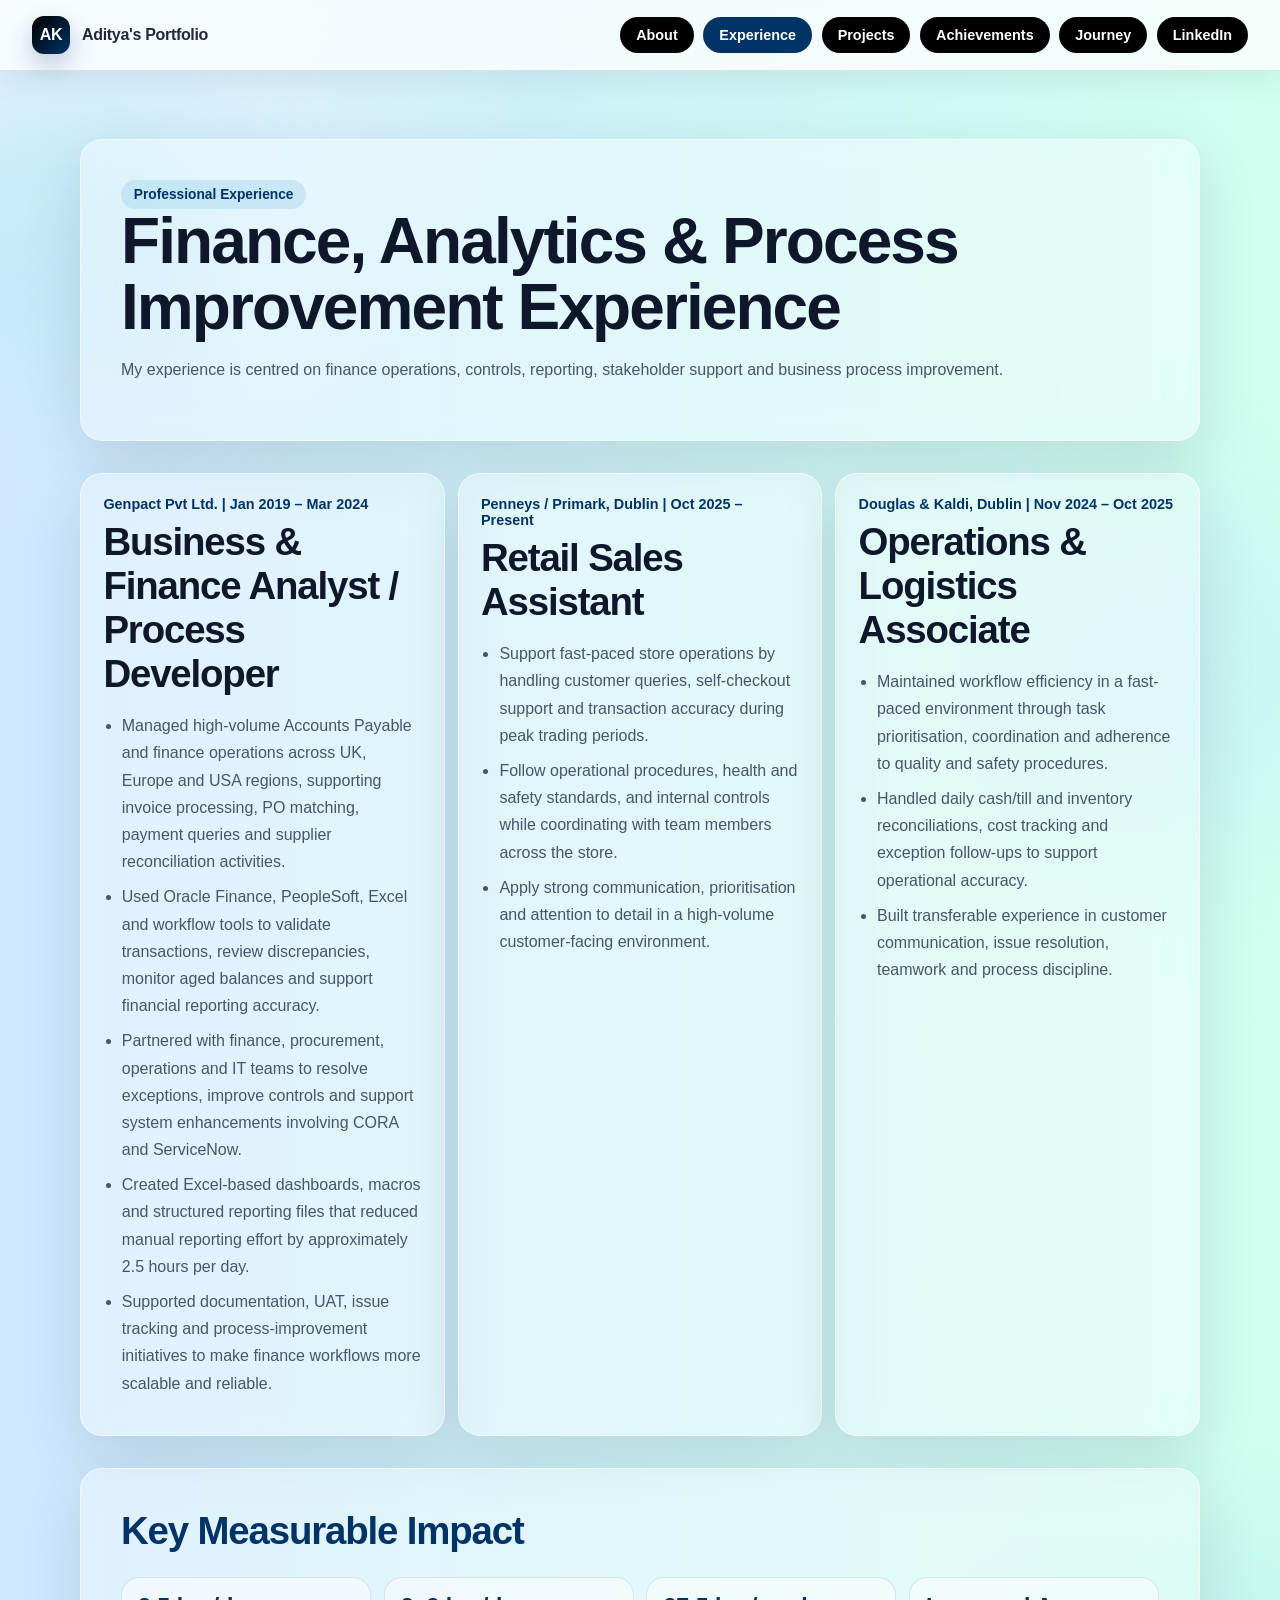
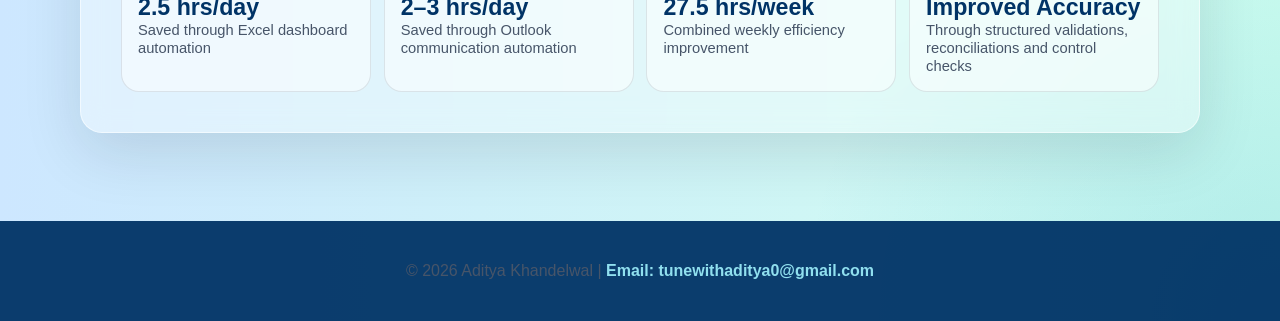
==== experience.html @ 47d54c4c "Add modern portfolio website Add modern portfolio website" ====
<!DOCTYPE html>
<html lang="en">
<head>
  <meta charset="UTF-8" />
  <meta name="viewport" content="width=device-width, initial-scale=1.0" />
  <title>Experience | Aditya Khandelwal</title>
  <link rel="stylesheet" href="styles.css" />
</head>
<body>
  <div class="progress-bar"></div>
  <header class="site-header">
    <div class="brand"><span class="brand-mark">AK</span><span>Aditya's Portfolio</span></div>
    <nav aria-label="Main navigation">
      <a class="nav-link" href="index.html">About</a>
      <a class="nav-link" href="experience.html">Experience</a>
      <a class="nav-link" href="research-paper.html">Projects</a>
      <a class="nav-link" href="achievements.html">Achievements</a>
      <a class="nav-link" href="journey.html">Journey</a>
      <a class="nav-link" href="https://www.linkedin.com/in/aditya-khandelwal1402" target="_blank" rel="noopener">LinkedIn</a>
    </nav>
  </header>

  <main class="page-wrap">
    <section class="content reveal">
      <span class="eyebrow">Professional Experience</span>
      <h1>Finance, Analytics & Process Improvement Experience</h1>
      <p>My experience is centred on finance operations, controls, reporting, stakeholder support and business process improvement.</p>
    </section>

    <section class="grid">
      <article class="card reveal">
        <div class="meta">Genpact Pvt Ltd. | Jan 2019 – Mar 2024</div>
        <h2>Business & Finance Analyst / Process Developer</h2>
        <ul>
          <li>Managed high-volume Accounts Payable and finance operations across UK, Europe and USA regions, supporting invoice processing, PO matching, payment queries and supplier reconciliation activities.</li>
          <li>Used Oracle Finance, PeopleSoft, Excel and workflow tools to validate transactions, review discrepancies, monitor aged balances and support financial reporting accuracy.</li>
          <li>Partnered with finance, procurement, operations and IT teams to resolve exceptions, improve controls and support system enhancements involving CORA and ServiceNow.</li>
          <li>Created Excel-based dashboards, macros and structured reporting files that reduced manual reporting effort by approximately 2.5 hours per day.</li>
          <li>Supported documentation, UAT, issue tracking and process-improvement initiatives to make finance workflows more scalable and reliable.</li>
        </ul>
      </article>

      <article class="card reveal">
        <div class="meta">Penneys / Primark, Dublin | Oct 2025 – Present</div>
        <h2>Retail Sales Assistant</h2>
        <ul>
          <li>Support fast-paced store operations by handling customer queries, self-checkout support and transaction accuracy during peak trading periods.</li>
          <li>Follow operational procedures, health and safety standards, and internal controls while coordinating with team members across the store.</li>
          <li>Apply strong communication, prioritisation and attention to detail in a high-volume customer-facing environment.</li>
        </ul>
      </article>

      <article class="card reveal">
        <div class="meta">Douglas & Kaldi, Dublin | Nov 2024 – Oct 2025</div>
        <h2>Operations & Logistics Associate</h2>
        <ul>
          <li>Maintained workflow efficiency in a fast-paced environment through task prioritisation, coordination and adherence to quality and safety procedures.</li>
          <li>Handled daily cash/till and inventory reconciliations, cost tracking and exception follow-ups to support operational accuracy.</li>
          <li>Built transferable experience in customer communication, issue resolution, teamwork and process discipline.</li>
        </ul>
      </article>
    </section>

    <section class="section reveal">
      <h2>Key Measurable Impact</h2>
      <div class="stats-grid">
        <div class="stat"><strong>2.5 hrs/day</strong><span>Saved through Excel dashboard automation</span></div>
        <div class="stat"><strong>2–3 hrs/day</strong><span>Saved through Outlook communication automation</span></div>
        <div class="stat"><strong>27.5 hrs/week</strong><span>Combined weekly efficiency improvement</span></div>
        <div class="stat"><strong>Improved Accuracy</strong><span>Through structured validations, reconciliations and control checks</span></div>
      </div>
    </section>
  </main>

  <footer>
    <p>© 2026 Aditya Khandelwal | <a href="https://mail.google.com/mail/?view=cm&fs=1&to=tunewithaditya0@gmail.com" target="_blank" rel="noopener">Email: tunewithaditya0@gmail.com</a></p>
  </footer>
  <script src="script.js"></script>
</body>
</html>
---- styles.css ----
:root {
  --bg-start: #cde7ff;
  --bg-end: #d0ffef;
  --ink: #0f172a;
  --muted: #475569;
  --panel: rgba(255, 255, 255, 0.38);
  --panel-strong: rgba(255, 255, 255, 0.72);
  --line: rgba(15, 23, 42, 0.10);
  --accent: #003366;
  --accent-2: #0284c7;
  --accent-soft: rgba(2, 132, 199, 0.12);
  --shadow: 0 20px 60px rgba(15, 23, 42, 0.12);
  --radius: 22px;
}

* { box-sizing: border-box; }
html { scroll-behavior: smooth; }
body {
  margin: 0;
  min-height: 100vh;
  background:
    radial-gradient(circle at top left, rgba(255,255,255,.55), transparent 34rem),
    radial-gradient(circle at bottom right, rgba(2,132,199,.16), transparent 30rem),
    linear-gradient(to right, var(--bg-start), var(--bg-end));
  font-family: 'Segoe UI', Tahoma, Geneva, Verdana, sans-serif;
  color: var(--ink);
  overflow-x: hidden;
}

body::before, body::after {
  content: "";
  position: fixed;
  width: 20rem;
  height: 20rem;
  border-radius: 50%;
  filter: blur(60px);
  opacity: .28;
  z-index: -1;
  animation: floatBlob 14s ease-in-out infinite alternate;
}
body::before { background: #90e0ef; top: 8%; left: -6rem; }
body::after { background: #bde0fe; bottom: 8%; right: -5rem; animation-delay: -5s; }

.progress-bar {
  position: fixed;
  top: 0;
  left: 0;
  height: 4px;
  width: 0%;
  background: linear-gradient(90deg, var(--accent), var(--accent-2));
  z-index: 999;
}

header.site-header {
  position: sticky;
  top: 0;
  z-index: 50;
  display: flex;
  justify-content: space-between;
  align-items: center;
  gap: 1.25rem;
  padding: 1rem 2rem;
  background: rgba(255, 255, 255, 0.72);
  backdrop-filter: blur(16px);
  box-shadow: 0 8px 30px rgba(15,23,42,.08);
  border-bottom: 1px solid var(--line);
}

.brand {
  display: flex;
  align-items: center;
  gap: .75rem;
  font-weight: 800;
  color: #1f2937;
  letter-spacing: -.02em;
}
.brand-mark {
  display: grid;
  place-items: center;
  width: 38px;
  height: 38px;
  border-radius: 12px;
  color: #fff;
  background: linear-gradient(135deg, #000, var(--accent));
  box-shadow: 0 10px 25px rgba(0, 51, 102, .25);
}

nav {
  display: flex;
  align-items: center;
  justify-content: flex-end;
  flex-wrap: wrap;
  gap: .6rem;
}
.nav-link, .button-link, button.nav-link {
  border: none;
  border-radius: 999px;
  padding: .62rem 1rem;
  background: #000;
  color: #fff;
  font-weight: 700;
  text-decoration: none;
  font-size: .9rem;
  cursor: pointer;
  transition: transform .25s ease, box-shadow .25s ease, background-color .25s ease;
  display: inline-flex;
  align-items: center;
  gap: .4rem;
}
.nav-link:hover, .button-link:hover {
  transform: translateY(-2px);
  background: var(--accent);
  box-shadow: 0 10px 24px rgba(0, 51, 102, .22);
}
.nav-link.active { background: var(--accent); }

main, .page-wrap {
  width: min(1120px, calc(100% - 2rem));
  margin: 0 auto;
  padding: 2.25rem 0 3.5rem;
}

.hero, .content, .section, .card {
  background: var(--panel);
  border: 1px solid rgba(255, 255, 255, .55);
  box-shadow: var(--shadow);
  backdrop-filter: blur(14px);
  border-radius: var(--radius);
}

.hero {
  display: grid;
  grid-template-columns: 1fr 320px;
  align-items: center;
  gap: 2rem;
  padding: clamp(1.5rem, 4vw, 3rem);
  margin: 2.5rem auto;
}

.eyebrow {
  display: inline-flex;
  align-items: center;
  gap: .5rem;
  padding: .45rem .8rem;
  border-radius: 999px;
  background: var(--accent-soft);
  color: var(--accent);
  font-weight: 800;
  font-size: .86rem;
}

h1, h2, h3 { margin-top: 0; letter-spacing: -.03em; }
h1 { font-size: clamp(2.2rem, 6vw, 4rem); line-height: 1.02; margin-bottom: .8rem; }
h2 { font-size: clamp(1.7rem, 3.5vw, 2.4rem); margin-bottom: 1rem; }
h3 { font-size: 1.2rem; margin-bottom: .45rem; }
p { color: var(--muted); line-height: 1.75; }
strong { color: var(--ink); }

.hero-title span {
  background: linear-gradient(90deg, #000, var(--accent), var(--accent-2));
  -webkit-background-clip: text;
  background-clip: text;
  color: transparent;
}

.hero-image { text-align: center; }
.hero-image img {
  width: min(250px, 70vw);
  aspect-ratio: 1/1;
  object-fit: cover;
  border-radius: 50%;
  border: 5px solid var(--accent);
  box-shadow: 0 25px 60px rgba(0, 51, 102, .22);
  transition: transform .4s ease, box-shadow .4s ease;
}
.hero-image img:hover {
  transform: translateY(-6px) rotate(1deg) scale(1.02);
  box-shadow: 0 35px 80px rgba(0, 51, 102, .28);
}

.cta-row, .chip-row, .stats-grid, .grid {
  display: flex;
  flex-wrap: wrap;
  gap: .8rem;
}
.cta-row { margin-top: 1.25rem; }
.secondary-link {
  background: rgba(255,255,255,.70);
  color: var(--accent);
  border: 1px solid var(--line);
}

.chip {
  padding: .55rem .8rem;
  border-radius: 999px;
  background: rgba(255,255,255,.58);
  border: 1px solid var(--line);
  font-weight: 700;
  color: #1e293b;
  transition: transform .25s ease, background .25s ease;
}
.chip:hover { transform: translateY(-2px); background: #fff; }

.stats-grid { margin-top: 1.5rem; }
.stat {
  min-width: 150px;
  flex: 1;
  padding: 1rem;
  border-radius: 18px;
  background: rgba(255,255,255,.52);
  border: 1px solid var(--line);
}
.stat strong { display: block; font-size: 1.45rem; color: var(--accent); }
.stat span { color: var(--muted); font-size: .92rem; }

.content, .section { padding: clamp(1.35rem, 4vw, 2.5rem); margin: 2rem 0; }
.section h2 { color: var(--accent); }
.grid { align-items: stretch; }
.card {
  flex: 1 1 290px;
  padding: 1.4rem;
  transition: transform .28s ease, box-shadow .28s ease, background .28s ease;
}
.card:hover {
  transform: translateY(-6px);
  background: var(--panel-strong);
  box-shadow: 0 28px 70px rgba(15, 23, 42, .16);
}
.card ul { padding-left: 1.15rem; color: var(--muted); line-height: 1.7; }
.card li { margin-bottom: .5rem; }
.meta { color: var(--accent); font-weight: 800; font-size: .9rem; margin-bottom: .5rem; }

.timeline { position: relative; padding-left: 1.25rem; }
.timeline::before {
  content: "";
  position: absolute;
  left: 0;
  top: .35rem;
  width: 3px;
  height: calc(100% - .7rem);
  border-radius: 99px;
  background: linear-gradient(var(--accent), var(--accent-2));
}
.timeline-item { position: relative; padding: .2rem 0 1.4rem 1.2rem; }
.timeline-item::before {
  content: "";
  position: absolute;
  left: -1.48rem;
  top: .45rem;
  width: .8rem;
  height: .8rem;
  border-radius: 50%;
  background: #fff;
  border: 3px solid var(--accent);
}

.accordion {
  width: 100%;
  text-align: left;
  padding: 1rem 1.1rem;
  border: 1px solid var(--line);
  border-radius: 16px;
  background: rgba(255,255,255,.58);
  color: var(--ink);
  font-weight: 800;
  cursor: pointer;
  margin-top: .8rem;
}
.accordion-panel { display: none; padding: .2rem 1rem 1rem; }
.accordion-panel.open { display: block; }

.cert-icons { display: grid; gap: 1rem; }
.cert-entry {
  display: flex;
  gap: 1rem;
  align-items: center;
  padding: 1rem;
  border-radius: 18px;
  background: rgba(255,255,255,.5);
  border: 1px solid var(--line);
}
.cert-entry img {
  width: 48px;
  height: 48px;
  object-fit: cover;
  border-radius: 14px;
  cursor: pointer;
  transition: transform .25s ease;
}
.cert-entry img:hover { transform: scale(1.08) rotate(-2deg); }
.modal {
  display: none;
  position: fixed;
  inset: 0;
  z-index: 100;
  padding: 5rem 1rem;
  background: rgba(0,0,0,.78);
}
.modal-content {
  display: block;
  max-width: min(92vw, 900px);
  max-height: 82vh;
  margin: auto;
  border-radius: 14px;
}
.close {
  position: fixed;
  top: 1.5rem;
  right: 2rem;
  color: white;
  font-size: 2.5rem;
  font-weight: 800;
  cursor: pointer;
}

footer {
  text-align: center;
  padding: 1.25rem;
  background: rgba(0, 51, 102, .95);
  color: white;
}
footer a { color: #90e0ef; text-decoration: none; font-weight: 700; }

.reveal { opacity: 0; transform: translateY(24px); transition: opacity .7s ease, transform .7s ease; }
.reveal.visible { opacity: 1; transform: translateY(0); }

@keyframes floatBlob { from { transform: translate3d(0,0,0) scale(1); } to { transform: translate3d(40px, -35px, 0) scale(1.08); } }

@media (max-width: 820px) {
  header.site-header { align-items: flex-start; flex-direction: column; padding: 1rem; }
  nav { justify-content: flex-start; }
  .hero { grid-template-columns: 1fr; text-align: left; }
  .hero-image { order: -1; }
}

@media (prefers-reduced-motion: reduce) {
  *, *::before, *::after { animation: none !important; transition: none !important; scroll-behavior: auto !important; }
  .reveal { opacity: 1; transform: none; }
}
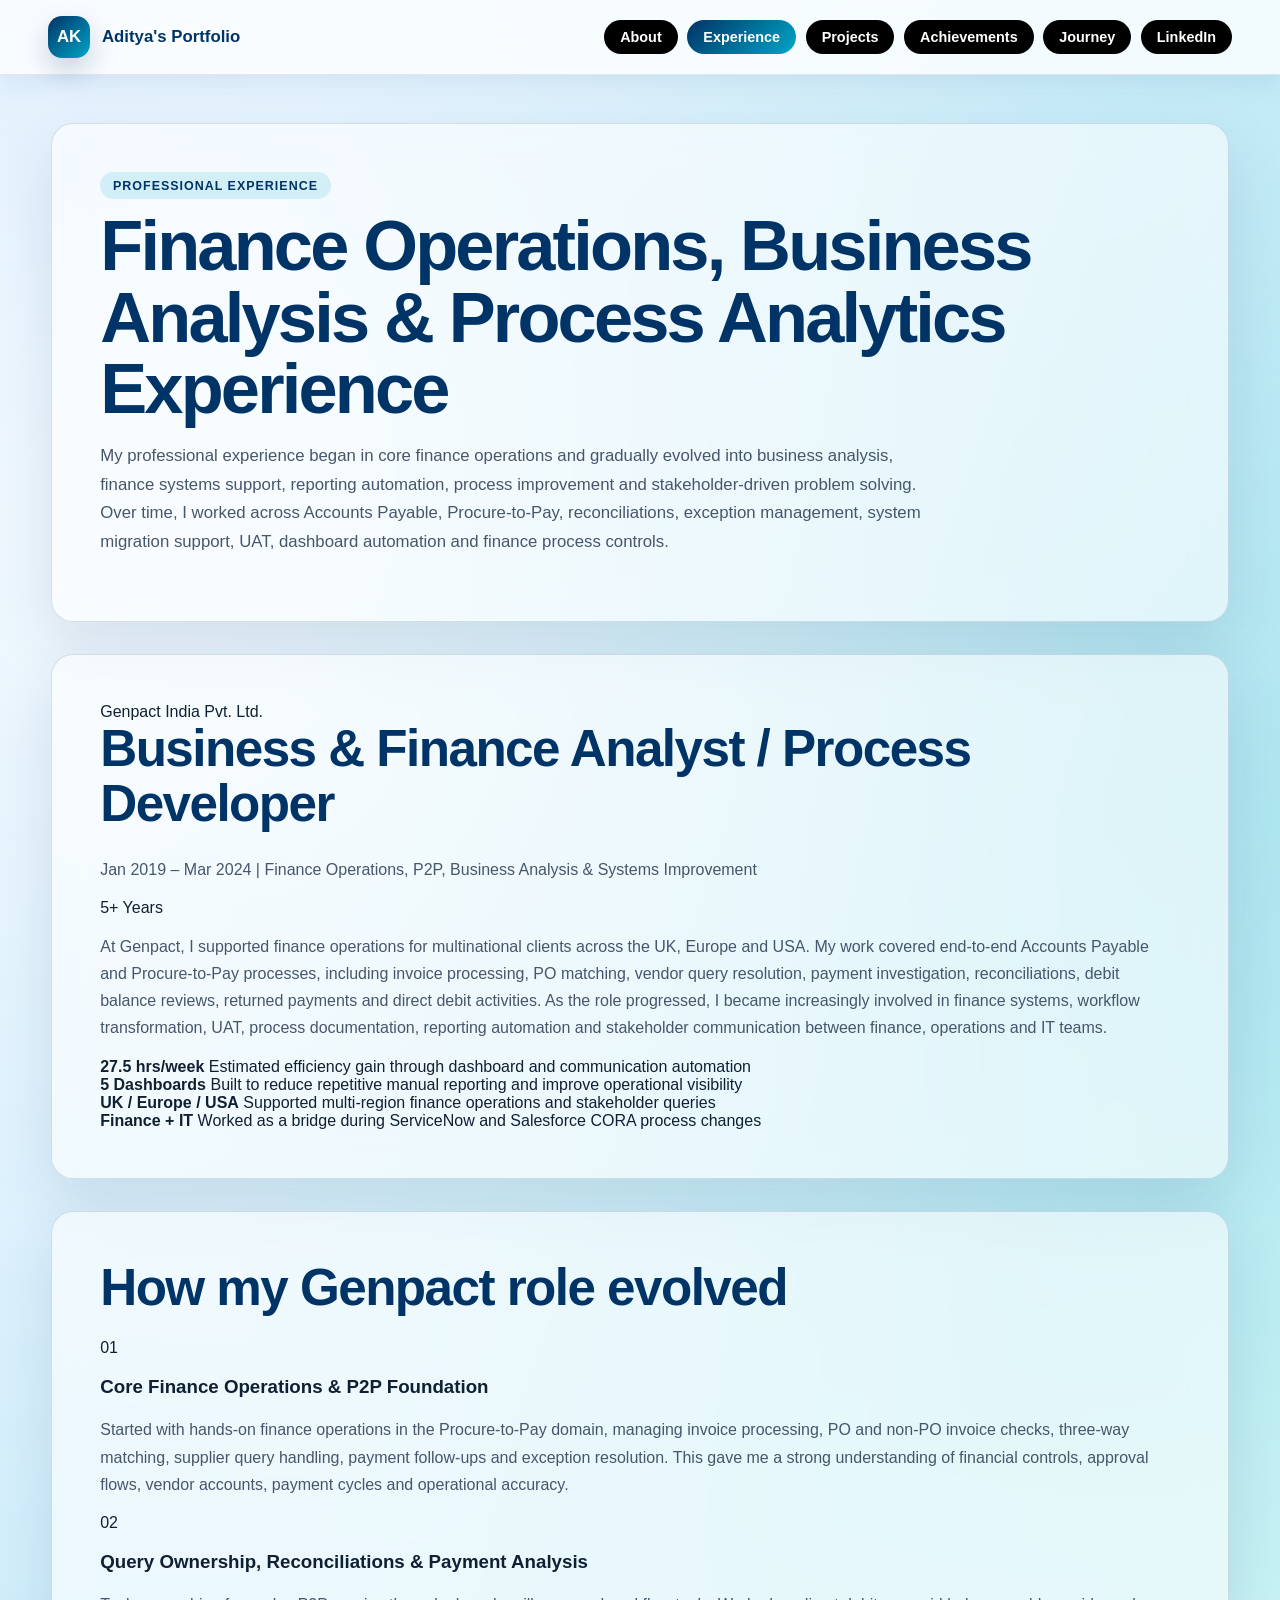
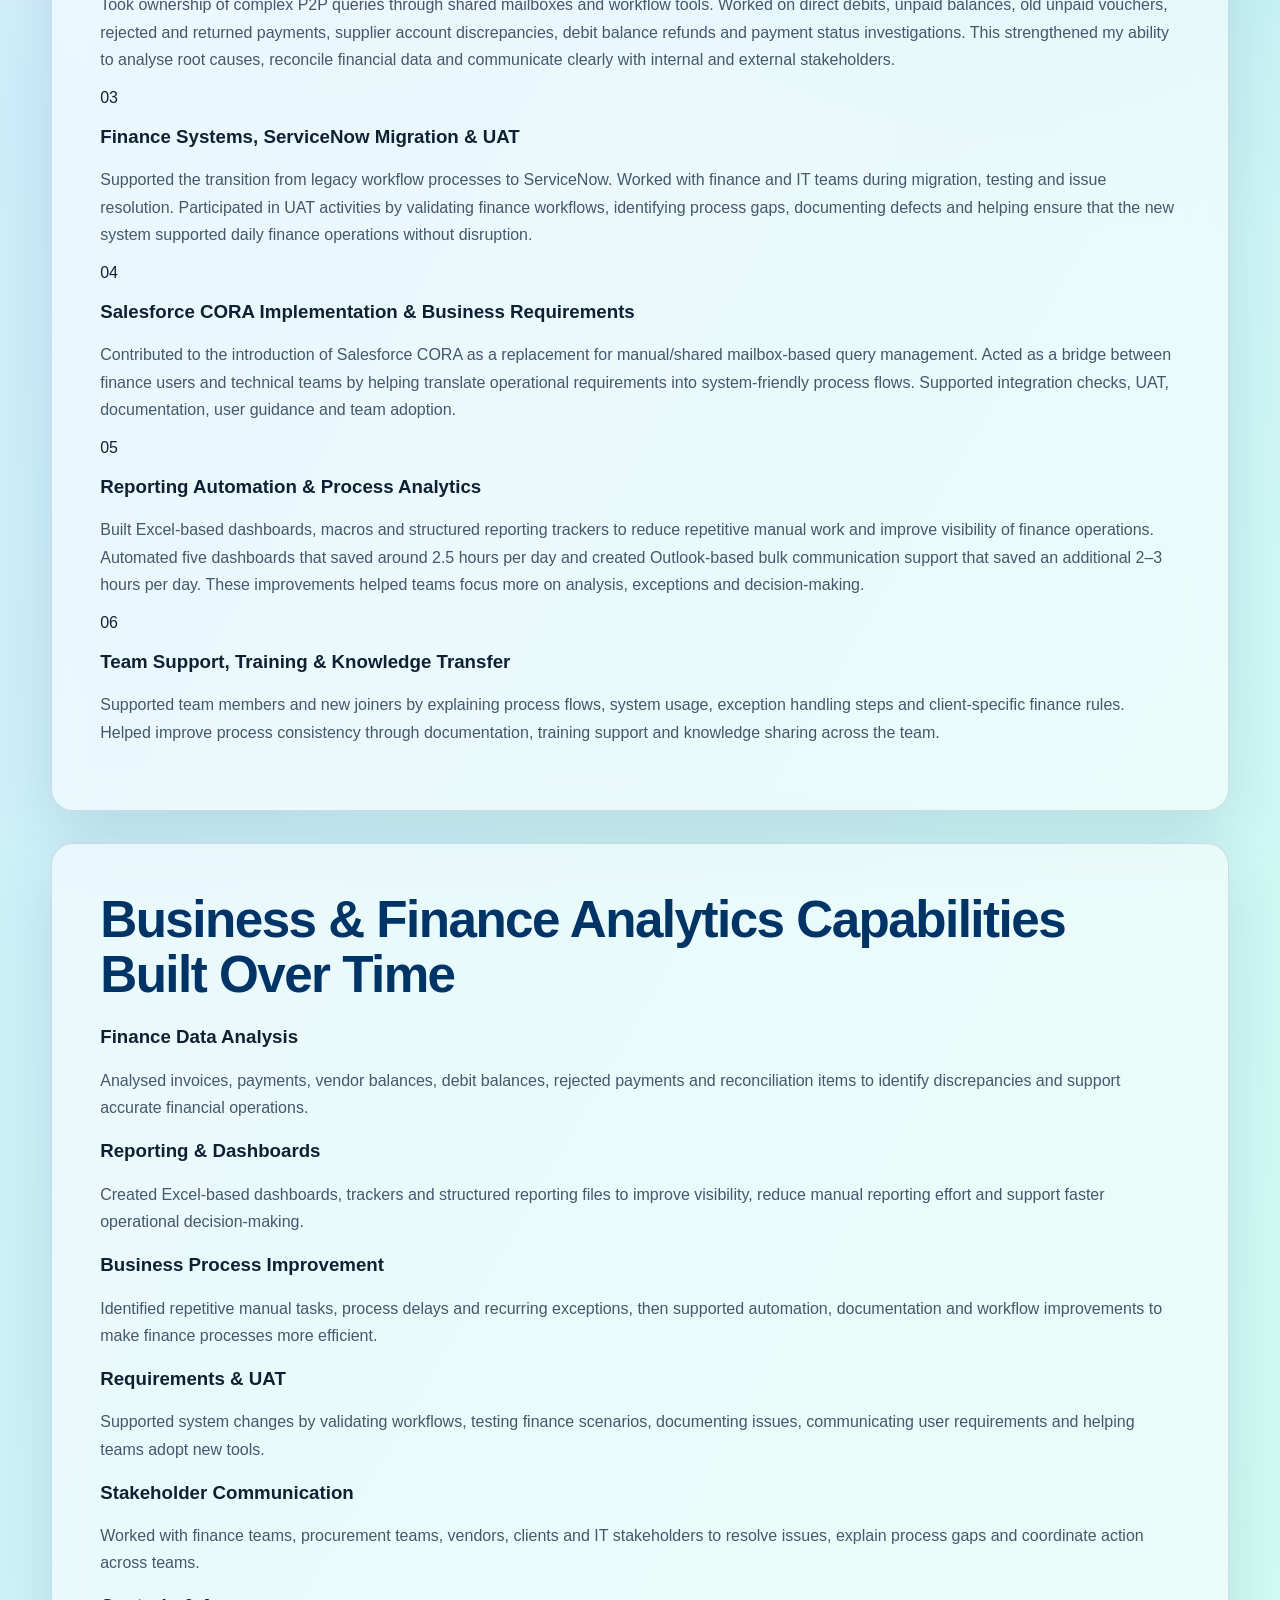
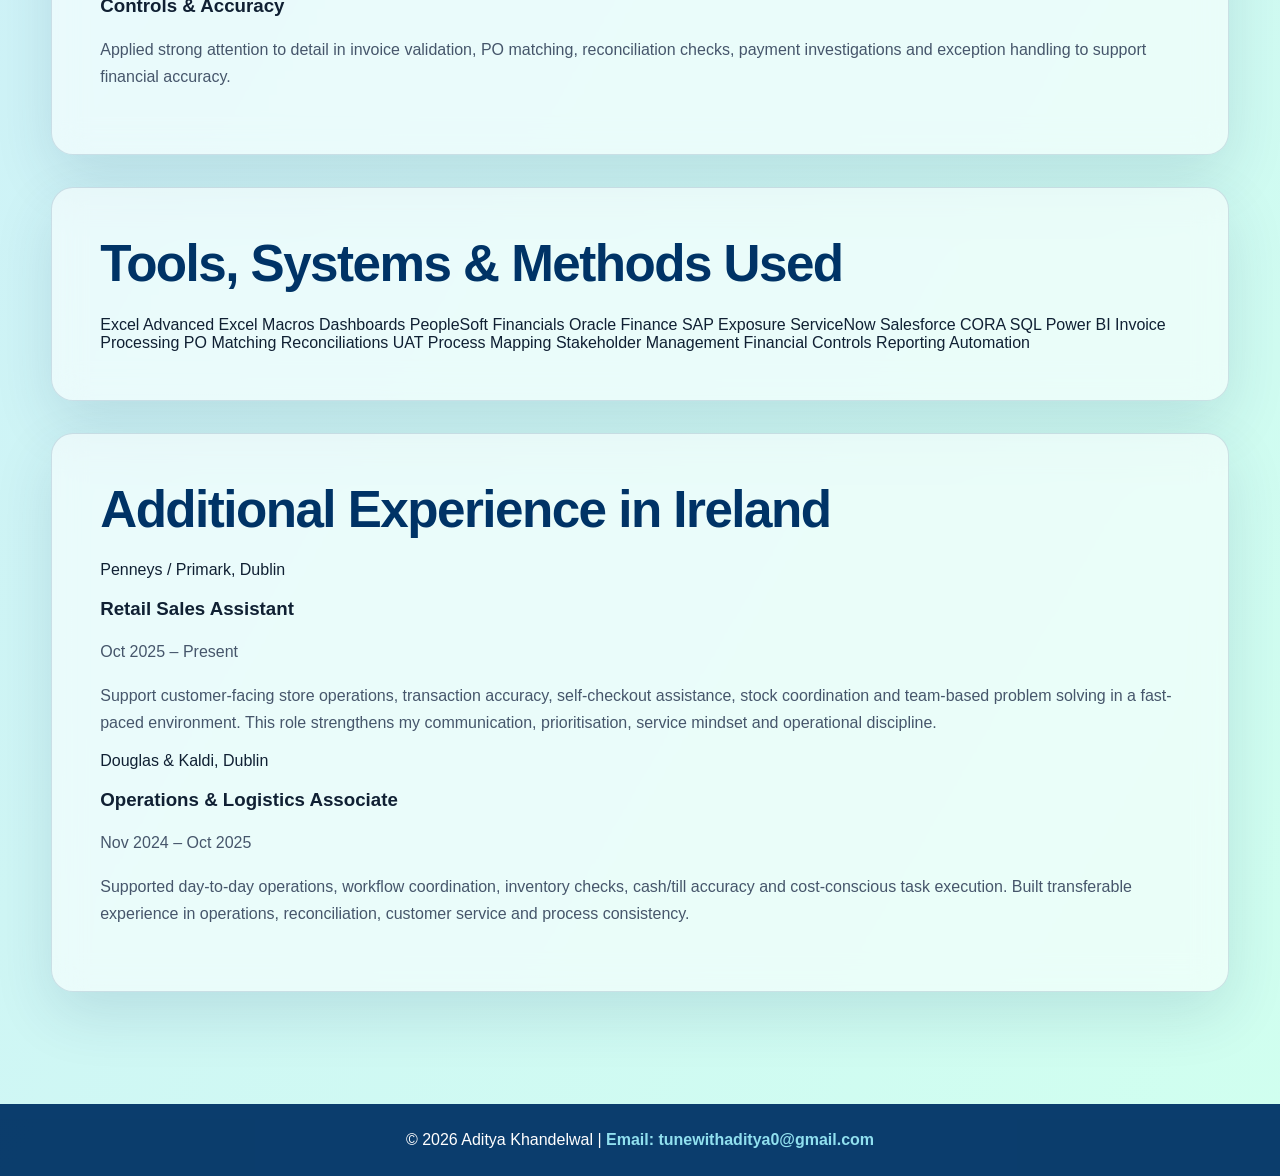
==== commit 987e765e: "Expand Genpact experience with finance analytics focus" ====
--- a/experience.html
+++ b/experience.html
@@ -21,57 +21,257 @@
   </header>
 
   <main class="page-wrap">
-    <section class="content reveal">
-      <span class="eyebrow">Professional Experience</span>
-      <h1>Finance, Analytics & Process Improvement Experience</h1>
-      <p>My experience is centred on finance operations, controls, reporting, stakeholder support and business process improvement.</p>
-    </section>
-
-    <section class="grid">
-      <article class="card reveal">
-        <div class="meta">Genpact Pvt Ltd. | Jan 2019 – Mar 2024</div>
-        <h2>Business & Finance Analyst / Process Developer</h2>
-        <ul>
-          <li>Managed high-volume Accounts Payable and finance operations across UK, Europe and USA regions, supporting invoice processing, PO matching, payment queries and supplier reconciliation activities.</li>
-          <li>Used Oracle Finance, PeopleSoft, Excel and workflow tools to validate transactions, review discrepancies, monitor aged balances and support financial reporting accuracy.</li>
-          <li>Partnered with finance, procurement, operations and IT teams to resolve exceptions, improve controls and support system enhancements involving CORA and ServiceNow.</li>
-          <li>Created Excel-based dashboards, macros and structured reporting files that reduced manual reporting effort by approximately 2.5 hours per day.</li>
-          <li>Supported documentation, UAT, issue tracking and process-improvement initiatives to make finance workflows more scalable and reliable.</li>
-        </ul>
+
+  <section class="content reveal experience-hero">
+    <span class="eyebrow">Professional Experience</span>
+    <h1>Finance Operations, Business Analysis & Process Analytics Experience</h1>
+    <p>
+      My professional experience began in core finance operations and gradually evolved into business analysis,
+      finance systems support, reporting automation, process improvement and stakeholder-driven problem solving.
+      Over time, I worked across Accounts Payable, Procure-to-Pay, reconciliations, exception management,
+      system migration support, UAT, dashboard automation and finance process controls.
+    </p>
+  </section>
+
+  <section class="section reveal">
+    <div class="experience-card featured-experience">
+      <div class="experience-header">
+        <div>
+          <span class="experience-company">Genpact India Pvt. Ltd.</span>
+          <h2>Business & Finance Analyst / Process Developer</h2>
+          <p class="experience-meta">Jan 2019 – Mar 2024 | Finance Operations, P2P, Business Analysis & Systems Improvement</p>
+        </div>
+        <div class="experience-badge">5+ Years</div>
+      </div>
+
+      <p class="experience-summary">
+        At Genpact, I supported finance operations for multinational clients across the UK, Europe and USA.
+        My work covered end-to-end Accounts Payable and Procure-to-Pay processes, including invoice processing,
+        PO matching, vendor query resolution, payment investigation, reconciliations, debit balance reviews,
+        returned payments and direct debit activities. As the role progressed, I became increasingly involved in
+        finance systems, workflow transformation, UAT, process documentation, reporting automation and stakeholder
+        communication between finance, operations and IT teams.
+      </p>
+
+      <div class="impact-summary-grid">
+        <div class="impact-box">
+          <strong>27.5 hrs/week</strong>
+          <span>Estimated efficiency gain through dashboard and communication automation</span>
+        </div>
+        <div class="impact-box">
+          <strong>5 Dashboards</strong>
+          <span>Built to reduce repetitive manual reporting and improve operational visibility</span>
+        </div>
+        <div class="impact-box">
+          <strong>UK / Europe / USA</strong>
+          <span>Supported multi-region finance operations and stakeholder queries</span>
+        </div>
+        <div class="impact-box">
+          <strong>Finance + IT</strong>
+          <span>Worked as a bridge during ServiceNow and Salesforce CORA process changes</span>
+        </div>
+      </div>
+    </div>
+  </section>
+
+  <section class="section reveal">
+    <h2>How my Genpact role evolved</h2>
+
+    <div class="experience-timeline">
+
+      <div class="experience-step">
+        <span class="step-number">01</span>
+        <div>
+          <h3>Core Finance Operations & P2P Foundation</h3>
+          <p>
+            Started with hands-on finance operations in the Procure-to-Pay domain, managing invoice processing,
+            PO and non-PO invoice checks, three-way matching, supplier query handling, payment follow-ups and
+            exception resolution. This gave me a strong understanding of financial controls, approval flows,
+            vendor accounts, payment cycles and operational accuracy.
+          </p>
+        </div>
+      </div>
+
+      <div class="experience-step">
+        <span class="step-number">02</span>
+        <div>
+          <h3>Query Ownership, Reconciliations & Payment Analysis</h3>
+          <p>
+            Took ownership of complex P2P queries through shared mailboxes and workflow tools. Worked on direct
+            debits, unpaid balances, old unpaid vouchers, rejected and returned payments, supplier account
+            discrepancies, debit balance refunds and payment status investigations. This strengthened my ability
+            to analyse root causes, reconcile financial data and communicate clearly with internal and external
+            stakeholders.
+          </p>
+        </div>
+      </div>
+
+      <div class="experience-step">
+        <span class="step-number">03</span>
+        <div>
+          <h3>Finance Systems, ServiceNow Migration & UAT</h3>
+          <p>
+            Supported the transition from legacy workflow processes to ServiceNow. Worked with finance and IT
+            teams during migration, testing and issue resolution. Participated in UAT activities by validating
+            finance workflows, identifying process gaps, documenting defects and helping ensure that the new
+            system supported daily finance operations without disruption.
+          </p>
+        </div>
+      </div>
+
+      <div class="experience-step">
+        <span class="step-number">04</span>
+        <div>
+          <h3>Salesforce CORA Implementation & Business Requirements</h3>
+          <p>
+            Contributed to the introduction of Salesforce CORA as a replacement for manual/shared mailbox-based
+            query management. Acted as a bridge between finance users and technical teams by helping translate
+            operational requirements into system-friendly process flows. Supported integration checks, UAT,
+            documentation, user guidance and team adoption.
+          </p>
+        </div>
+      </div>
+
+      <div class="experience-step">
+        <span class="step-number">05</span>
+        <div>
+          <h3>Reporting Automation & Process Analytics</h3>
+          <p>
+            Built Excel-based dashboards, macros and structured reporting trackers to reduce repetitive manual
+            work and improve visibility of finance operations. Automated five dashboards that saved around
+            2.5 hours per day and created Outlook-based bulk communication support that saved an additional
+            2–3 hours per day. These improvements helped teams focus more on analysis, exceptions and decision-making.
+          </p>
+        </div>
+      </div>
+
+      <div class="experience-step">
+        <span class="step-number">06</span>
+        <div>
+          <h3>Team Support, Training & Knowledge Transfer</h3>
+          <p>
+            Supported team members and new joiners by explaining process flows, system usage, exception handling
+            steps and client-specific finance rules. Helped improve process consistency through documentation,
+            training support and knowledge sharing across the team.
+          </p>
+        </div>
+      </div>
+
+    </div>
+  </section>
+
+  <section class="section reveal">
+    <h2>Business & Finance Analytics Capabilities Built Over Time</h2>
+
+    <div class="capability-grid">
+
+      <div class="capability-card">
+        <h3>Finance Data Analysis</h3>
+        <p>
+          Analysed invoices, payments, vendor balances, debit balances, rejected payments and reconciliation
+          items to identify discrepancies and support accurate financial operations.
+        </p>
+      </div>
+
+      <div class="capability-card">
+        <h3>Reporting & Dashboards</h3>
+        <p>
+          Created Excel-based dashboards, trackers and structured reporting files to improve visibility,
+          reduce manual reporting effort and support faster operational decision-making.
+        </p>
+      </div>
+
+      <div class="capability-card">
+        <h3>Business Process Improvement</h3>
+        <p>
+          Identified repetitive manual tasks, process delays and recurring exceptions, then supported automation,
+          documentation and workflow improvements to make finance processes more efficient.
+        </p>
+      </div>
+
+      <div class="capability-card">
+        <h3>Requirements & UAT</h3>
+        <p>
+          Supported system changes by validating workflows, testing finance scenarios, documenting issues,
+          communicating user requirements and helping teams adopt new tools.
+        </p>
+      </div>
+
+      <div class="capability-card">
+        <h3>Stakeholder Communication</h3>
+        <p>
+          Worked with finance teams, procurement teams, vendors, clients and IT stakeholders to resolve
+          issues, explain process gaps and coordinate action across teams.
+        </p>
+      </div>
+
+      <div class="capability-card">
+        <h3>Controls & Accuracy</h3>
+        <p>
+          Applied strong attention to detail in invoice validation, PO matching, reconciliation checks,
+          payment investigations and exception handling to support financial accuracy.
+        </p>
+      </div>
+
+    </div>
+  </section>
+
+  <section class="section reveal">
+    <h2>Tools, Systems & Methods Used</h2>
+
+    <div class="tool-cloud">
+      <span>Excel Advanced</span>
+      <span>Excel Macros</span>
+      <span>Dashboards</span>
+      <span>PeopleSoft Financials</span>
+      <span>Oracle Finance</span>
+      <span>SAP Exposure</span>
+      <span>ServiceNow</span>
+      <span>Salesforce CORA</span>
+      <span>SQL</span>
+      <span>Power BI</span>
+      <span>Invoice Processing</span>
+      <span>PO Matching</span>
+      <span>Reconciliations</span>
+      <span>UAT</span>
+      <span>Process Mapping</span>
+      <span>Stakeholder Management</span>
+      <span>Financial Controls</span>
+      <span>Reporting Automation</span>
+    </div>
+  </section>
+
+  <section class="section reveal">
+    <h2>Additional Experience in Ireland</h2>
+
+    <div class="supporting-experience-grid">
+
+      <article class="supporting-card">
+        <div class="experience-company">Penneys / Primark, Dublin</div>
+        <h3>Retail Sales Assistant</h3>
+        <p class="experience-meta">Oct 2025 – Present</p>
+        <p>
+          Support customer-facing store operations, transaction accuracy, self-checkout assistance, stock
+          coordination and team-based problem solving in a fast-paced environment. This role strengthens my
+          communication, prioritisation, service mindset and operational discipline.
+        </p>
       </article>
 
-      <article class="card reveal">
-        <div class="meta">Penneys / Primark, Dublin | Oct 2025 – Present</div>
-        <h2>Retail Sales Assistant</h2>
-        <ul>
-          <li>Support fast-paced store operations by handling customer queries, self-checkout support and transaction accuracy during peak trading periods.</li>
-          <li>Follow operational procedures, health and safety standards, and internal controls while coordinating with team members across the store.</li>
-          <li>Apply strong communication, prioritisation and attention to detail in a high-volume customer-facing environment.</li>
-        </ul>
+      <article class="supporting-card">
+        <div class="experience-company">Douglas & Kaldi, Dublin</div>
+        <h3>Operations & Logistics Associate</h3>
+        <p class="experience-meta">Nov 2024 – Oct 2025</p>
+        <p>
+          Supported day-to-day operations, workflow coordination, inventory checks, cash/till accuracy and
+          cost-conscious task execution. Built transferable experience in operations, reconciliation,
+          customer service and process consistency.
+        </p>
       </article>
 
-      <article class="card reveal">
-        <div class="meta">Douglas & Kaldi, Dublin | Nov 2024 – Oct 2025</div>
-        <h2>Operations & Logistics Associate</h2>
-        <ul>
-          <li>Maintained workflow efficiency in a fast-paced environment through task prioritisation, coordination and adherence to quality and safety procedures.</li>
-          <li>Handled daily cash/till and inventory reconciliations, cost tracking and exception follow-ups to support operational accuracy.</li>
-          <li>Built transferable experience in customer communication, issue resolution, teamwork and process discipline.</li>
-        </ul>
-      </article>
-    </section>
-
-    <section class="section reveal">
-      <h2>Key Measurable Impact</h2>
-      <div class="stats-grid">
-        <div class="stat"><strong>2.5 hrs/day</strong><span>Saved through Excel dashboard automation</span></div>
-        <div class="stat"><strong>2–3 hrs/day</strong><span>Saved through Outlook communication automation</span></div>
-        <div class="stat"><strong>27.5 hrs/week</strong><span>Combined weekly efficiency improvement</span></div>
-        <div class="stat"><strong>Improved Accuracy</strong><span>Through structured validations, reconciliations and control checks</span></div>
-      </div>
-    </section>
-  </main>
-
+    </div>
+  </section>
+
+</main>
   <footer>
     <p>© 2026 Aditya Khandelwal | <a href="https://mail.google.com/mail/?view=cm&fs=1&to=tunewithaditya0@gmail.com" target="_blank" rel="noopener">Email: tunewithaditya0@gmail.com</a></p>
   </footer>
--- a/styles.css
+++ b/styles.css
@@ -1,45 +1,72 @@
+
+
 :root {
-  --bg-start: #cde7ff;
-  --bg-end: #d0ffef;
-  --ink: #0f172a;
-  --muted: #475569;
-  --panel: rgba(255, 255, 255, 0.38);
-  --panel-strong: rgba(255, 255, 255, 0.72);
-  --line: rgba(15, 23, 42, 0.10);
-  --accent: #003366;
-  --accent-2: #0284c7;
-  --accent-soft: rgba(2, 132, 199, 0.12);
-  --shadow: 0 20px 60px rgba(15, 23, 42, 0.12);
+  --primary: #003366;
+  --primary-dark: #002244;
+  --accent: #00a6c8;
+  --accent-soft: rgba(0, 166, 200, 0.14);
+  --text: #102033;
+  --muted: #46566b;
+  --card: rgba(255, 255, 255, 0.56);
+  --border: rgba(0, 51, 102, 0.14);
+  --shadow: 0 22px 60px rgba(0, 51, 102, 0.12);
   --radius: 22px;
 }
 
-* { box-sizing: border-box; }
-html { scroll-behavior: smooth; }
+/* Base */
+
+* {
+  box-sizing: border-box;
+}
+
+html {
+  scroll-behavior: smooth;
+}
+
 body {
   margin: 0;
   min-height: 100vh;
+  font-family: "Segoe UI", Tahoma, Geneva, Verdana, sans-serif;
+  color: var(--text);
   background:
-    radial-gradient(circle at top left, rgba(255,255,255,.55), transparent 34rem),
-    radial-gradient(circle at bottom right, rgba(2,132,199,.16), transparent 30rem),
-    linear-gradient(to right, var(--bg-start), var(--bg-end));
-  font-family: 'Segoe UI', Tahoma, Geneva, Verdana, sans-serif;
-  color: var(--ink);
+    radial-gradient(circle at 12% 12%, rgba(255, 255, 255, 0.75), transparent 30%),
+    radial-gradient(circle at 90% 18%, rgba(0, 166, 200, 0.18), transparent 28%),
+    linear-gradient(120deg, #cde7ff 0%, #d0ffef 100%);
   overflow-x: hidden;
 }
 
-body::before, body::after {
+body::before {
   content: "";
   position: fixed;
-  width: 20rem;
-  height: 20rem;
-  border-radius: 50%;
-  filter: blur(60px);
-  opacity: .28;
+  inset: 0;
+  background:
+    linear-gradient(rgba(255,255,255,0.18) 1px, transparent 1px),
+    linear-gradient(90deg, rgba(255,255,255,0.16) 1px, transparent 1px);
+  background-size: 42px 42px;
+  pointer-events: none;
+  opacity: 0.28;
   z-index: -1;
-  animation: floatBlob 14s ease-in-out infinite alternate;
-}
-body::before { background: #90e0ef; top: 8%; left: -6rem; }
-body::after { background: #bde0fe; bottom: 8%; right: -5rem; animation-delay: -5s; }
+}
+
+a {
+  color: var(--primary);
+  text-decoration: none;
+}
+
+a:hover {
+  text-decoration: underline;
+}
+
+p {
+  color: var(--muted);
+  line-height: 1.7;
+}
+
+img {
+  max-width: 100%;
+}
+
+/* Scroll Progress Bar */
 
 .progress-bar {
   position: fixed;
@@ -47,293 +74,1018 @@
   left: 0;
   height: 4px;
   width: 0%;
-  background: linear-gradient(90deg, var(--accent), var(--accent-2));
-  z-index: 999;
-}
-
-header.site-header {
+  background: linear-gradient(90deg, var(--primary), var(--accent));
+  z-index: 9999;
+  box-shadow: 0 0 18px rgba(0, 166, 200, 0.45);
+}
+
+/* Header and Navigation */
+
+.site-header {
   position: sticky;
   top: 0;
-  z-index: 50;
+  z-index: 1000;
   display: flex;
   justify-content: space-between;
   align-items: center;
-  gap: 1.25rem;
-  padding: 1rem 2rem;
-  background: rgba(255, 255, 255, 0.72);
-  backdrop-filter: blur(16px);
-  box-shadow: 0 8px 30px rgba(15,23,42,.08);
-  border-bottom: 1px solid var(--line);
+  gap: 1.5rem;
+  padding: 1rem 3rem;
+  background: rgba(255, 255, 255, 0.78);
+  backdrop-filter: blur(18px);
+  border-bottom: 1px solid rgba(0, 51, 102, 0.1);
+  box-shadow: 0 8px 28px rgba(0, 51, 102, 0.08);
 }
 
 .brand {
   display: flex;
   align-items: center;
-  gap: .75rem;
+  gap: 0.75rem;
   font-weight: 800;
-  color: #1f2937;
-  letter-spacing: -.02em;
-}
+  color: var(--primary);
+  font-size: 1.05rem;
+  white-space: nowrap;
+}
+
 .brand-mark {
   display: grid;
   place-items: center;
-  width: 38px;
-  height: 38px;
-  border-radius: 12px;
-  color: #fff;
-  background: linear-gradient(135deg, #000, var(--accent));
-  box-shadow: 0 10px 25px rgba(0, 51, 102, .25);
+  width: 42px;
+  height: 42px;
+  border-radius: 14px;
+  color: #ffffff;
+  background: linear-gradient(135deg, var(--primary), var(--accent));
+  box-shadow: 0 12px 28px rgba(0, 51, 102, 0.22);
 }
 
 nav {
   display: flex;
-  align-items: center;
+  flex-wrap: wrap;
   justify-content: flex-end;
-  flex-wrap: wrap;
-  gap: .6rem;
-}
-.nav-link, .button-link, button.nav-link {
-  border: none;
+  gap: 0.6rem;
+}
+
+.nav-link {
+  padding: 0.55rem 1rem;
+  background: #000000;
+  color: #ffffff;
   border-radius: 999px;
-  padding: .62rem 1rem;
-  background: #000;
-  color: #fff;
   font-weight: 700;
+  font-size: 0.9rem;
+  transition: transform 0.28s ease, background 0.28s ease, box-shadow 0.28s ease;
+}
+
+.nav-link:hover {
+  background: var(--primary);
+  transform: translateY(-3px);
   text-decoration: none;
-  font-size: .9rem;
-  cursor: pointer;
-  transition: transform .25s ease, box-shadow .25s ease, background-color .25s ease;
-  display: inline-flex;
-  align-items: center;
-  gap: .4rem;
-}
-.nav-link:hover, .button-link:hover {
-  transform: translateY(-2px);
-  background: var(--accent);
-  box-shadow: 0 10px 24px rgba(0, 51, 102, .22);
-}
-.nav-link.active { background: var(--accent); }
-
-main, .page-wrap {
-  width: min(1120px, calc(100% - 2rem));
+  box-shadow: 0 14px 32px rgba(0, 51, 102, 0.2);
+}
+
+.nav-link.active {
+  background: linear-gradient(135deg, var(--primary), var(--accent));
+}
+
+/* Layout */
+
+.page-wrap {
+  width: min(1180px, 92%);
   margin: 0 auto;
-  padding: 2.25rem 0 3.5rem;
-}
-
-.hero, .content, .section, .card {
-  background: var(--panel);
-  border: 1px solid rgba(255, 255, 255, .55);
+  padding: 3rem 0;
+}
+
+.content,
+.section {
+  background: var(--card);
+  border: 1px solid var(--border);
+  border-radius: var(--radius);
   box-shadow: var(--shadow);
-  backdrop-filter: blur(14px);
-  border-radius: var(--radius);
-}
-
-.hero {
-  display: grid;
-  grid-template-columns: 1fr 320px;
-  align-items: center;
-  gap: 2rem;
-  padding: clamp(1.5rem, 4vw, 3rem);
-  margin: 2.5rem auto;
+  backdrop-filter: blur(16px);
+  padding: clamp(1.6rem, 4vw, 3rem);
+  margin-bottom: 2rem;
+}
+
+.section h2,
+.content h1,
+.content h2 {
+  color: var(--primary);
+}
+
+.content h1 {
+  font-size: clamp(2.2rem, 6vw, 4.4rem);
+  line-height: 1.02;
+  margin: 0.65rem 0 1rem;
+  letter-spacing: -0.04em;
+}
+
+.content h2,
+.section h2 {
+  font-size: clamp(1.9rem, 4vw, 3.2rem);
+  line-height: 1.08;
+  margin: 0 0 1.5rem;
+  letter-spacing: -0.03em;
+}
+
+.content p {
+  max-width: 850px;
+  font-size: 1.05rem;
 }
 
 .eyebrow {
   display: inline-flex;
   align-items: center;
-  gap: .5rem;
-  padding: .45rem .8rem;
+  gap: 0.45rem;
+  padding: 0.42rem 0.8rem;
   border-radius: 999px;
   background: var(--accent-soft);
-  color: var(--accent);
+  color: var(--primary);
   font-weight: 800;
-  font-size: .86rem;
-}
-
-h1, h2, h3 { margin-top: 0; letter-spacing: -.03em; }
-h1 { font-size: clamp(2.2rem, 6vw, 4rem); line-height: 1.02; margin-bottom: .8rem; }
-h2 { font-size: clamp(1.7rem, 3.5vw, 2.4rem); margin-bottom: 1rem; }
-h3 { font-size: 1.2rem; margin-bottom: .45rem; }
-p { color: var(--muted); line-height: 1.75; }
-strong { color: var(--ink); }
-
-.hero-title span {
-  background: linear-gradient(90deg, #000, var(--accent), var(--accent-2));
-  -webkit-background-clip: text;
-  background-clip: text;
-  color: transparent;
-}
-
-.hero-image { text-align: center; }
-.hero-image img {
-  width: min(250px, 70vw);
-  aspect-ratio: 1/1;
+  font-size: 0.78rem;
+  letter-spacing: 0.08em;
+  text-transform: uppercase;
+}
+
+/* Hero Section */
+
+.hero {
+  display: grid;
+  grid-template-columns: 1.4fr 0.8fr;
+  gap: 2.5rem;
+  align-items: center;
+}
+
+.hero-text p {
+  font-size: 1.06rem;
+}
+
+.hero-actions {
+  display: flex;
+  flex-wrap: wrap;
+  gap: 0.9rem;
+  margin-top: 1.5rem;
+}
+
+.btn {
+  display: inline-flex;
+  align-items: center;
+  justify-content: center;
+  padding: 0.85rem 1.2rem;
+  border-radius: 999px;
+  font-weight: 800;
+  border: 1px solid var(--border);
+  transition: transform 0.28s ease, box-shadow 0.28s ease, background 0.28s ease;
+}
+
+.btn-primary {
+  background: linear-gradient(135deg, var(--primary), var(--accent));
+  color: #ffffff;
+  box-shadow: 0 16px 38px rgba(0, 51, 102, 0.22);
+}
+
+.btn-secondary {
+  background: rgba(255, 255, 255, 0.65);
+  color: var(--primary);
+}
+
+.btn:hover {
+  transform: translateY(-4px);
+  text-decoration: none;
+  box-shadow: 0 22px 50px rgba(0, 51, 102, 0.18);
+}
+
+.hero-image {
+  text-align: center;
+}
+
+.profile-card {
+  background: rgba(255, 255, 255, 0.58);
+  border: 1px solid var(--border);
+  border-radius: 28px;
+  padding: 1.5rem;
+  box-shadow: var(--shadow);
+  transform-style: preserve-3d;
+  transition: transform 0.35s ease, box-shadow 0.35s ease;
+}
+
+.profile-card:hover {
+  transform: translateY(-10px) rotateX(4deg) rotateY(-4deg);
+  box-shadow: 0 35px 85px rgba(0, 51, 102, 0.18);
+}
+
+.profile-card img {
+  width: 230px;
+  height: 230px;
   object-fit: cover;
   border-radius: 50%;
-  border: 5px solid var(--accent);
-  box-shadow: 0 25px 60px rgba(0, 51, 102, .22);
-  transition: transform .4s ease, box-shadow .4s ease;
-}
-.hero-image img:hover {
-  transform: translateY(-6px) rotate(1deg) scale(1.02);
-  box-shadow: 0 35px 80px rgba(0, 51, 102, .28);
-}
-
-.cta-row, .chip-row, .stats-grid, .grid {
+  border: 5px solid var(--primary);
+  box-shadow: 0 20px 45px rgba(0, 51, 102, 0.18);
+}
+
+.profile-card h2,
+.profile-card h1 {
+  color: var(--primary);
+  margin-bottom: 0.25rem;
+}
+
+/* Portfolio Highlight Cards */
+
+.highlight-grid {
+  display: grid;
+  grid-template-columns: repeat(4, 1fr);
+  gap: 1.25rem;
+  margin-top: 2rem;
+}
+
+.highlight-card {
+  background: rgba(255, 255, 255, 0.55);
+  border: 1px solid rgba(0, 51, 102, 0.12);
+  border-radius: 18px;
+  padding: 1.5rem;
+  min-height: 165px;
+  box-shadow: 0 18px 45px rgba(0, 51, 102, 0.08);
+  transition: transform 0.35s ease, box-shadow 0.35s ease, border-color 0.35s ease;
+  transform-style: preserve-3d;
+}
+
+.highlight-card h3 {
+  font-size: 1.8rem;
+  margin: 0 0 0.7rem;
+  color: var(--primary);
+}
+
+.highlight-card p {
+  margin: 0;
+  color: var(--muted);
+  line-height: 1.55;
+  font-size: 1rem;
+}
+
+.highlight-card:hover {
+  transform: translateY(-10px) rotateX(4deg) rotateY(-4deg);
+  box-shadow: 0 26px 70px rgba(0, 51, 102, 0.16);
+  border-color: rgba(0, 51, 102, 0.25);
+}
+
+/* Skills and Cards */
+
+.skill-grid,
+.card-grid {
+  display: grid;
+  grid-template-columns: repeat(3, 1fr);
+  gap: 1.25rem;
+  margin-top: 1.5rem;
+}
+
+.skill-card,
+.info-card,
+.project-card {
+  background: rgba(255, 255, 255, 0.55);
+  border: 1px solid var(--border);
+  border-radius: 18px;
+  padding: 1.35rem;
+  box-shadow: 0 16px 42px rgba(0, 51, 102, 0.08);
+  transition: transform 0.3s ease, box-shadow 0.3s ease;
+}
+
+.skill-card:hover,
+.info-card:hover,
+.project-card:hover {
+  transform: translateY(-8px);
+  box-shadow: 0 28px 65px rgba(0, 51, 102, 0.15);
+}
+
+.skill-card h3,
+.info-card h3,
+.project-card h3 {
+  color: var(--primary);
+  margin-top: 0;
+}
+
+.tag-row {
   display: flex;
   flex-wrap: wrap;
-  gap: .8rem;
-}
-.cta-row { margin-top: 1.25rem; }
-.secondary-link {
-  background: rgba(255,255,255,.70);
-  color: var(--accent);
-  border: 1px solid var(--line);
-}
-
-.chip {
-  padding: .55rem .8rem;
+  gap: 0.55rem;
+  margin-top: 1rem;
+}
+
+.tag {
+  padding: 0.4rem 0.7rem;
   border-radius: 999px;
-  background: rgba(255,255,255,.58);
-  border: 1px solid var(--line);
+  background: rgba(0, 51, 102, 0.08);
+  color: var(--primary);
   font-weight: 700;
-  color: #1e293b;
-  transition: transform .25s ease, background .25s ease;
-}
-.chip:hover { transform: translateY(-2px); background: #fff; }
-
-.stats-grid { margin-top: 1.5rem; }
-.stat {
-  min-width: 150px;
-  flex: 1;
+  font-size: 0.82rem;
+}
+
+/* 3D Scroll Analytics Panel */
+
+.scroll-3d-section {
+  display: grid;
+  grid-template-columns: 1fr 1fr;
+  gap: 3rem;
+  align-items: center;
+  perspective: 1200px;
+  overflow: hidden;
+}
+
+.scroll-3d-copy h2 {
+  font-size: clamp(2rem, 4vw, 3.4rem);
+  color: var(--primary);
+  line-height: 1.05;
+}
+
+.scroll-3d-copy p {
+  font-size: 1.05rem;
+  color: var(--muted);
+  line-height: 1.75;
+}
+
+.scroll-3d-stage {
+  min-height: 420px;
+  display: grid;
+  place-items: center;
+  perspective: 1400px;
+}
+
+.insight-panel {
+  width: min(420px, 90vw);
+  padding: 1.4rem;
+  border-radius: 28px;
+  background:
+    linear-gradient(145deg, rgba(255,255,255,0.82), rgba(210,245,239,0.58)),
+    radial-gradient(circle at top left, rgba(0,119,182,0.18), transparent 40%);
+  border: 1px solid rgba(0, 51, 102, 0.18);
+  box-shadow:
+    0 35px 90px rgba(0, 51, 102, 0.20),
+    inset 0 1px 0 rgba(255,255,255,0.85);
+  transform: rotateX(10deg) rotateY(-18deg) translateY(0);
+  transform-style: preserve-3d;
+  transition: transform 0.15s linear;
+  position: relative;
+}
+
+.insight-panel::before {
+  content: "";
+  position: absolute;
+  inset: -2px;
+  border-radius: 30px;
+  background: linear-gradient(120deg, rgba(0,51,102,0.16), rgba(0,180,216,0.08), transparent);
+  z-index: -1;
+  filter: blur(12px);
+}
+
+.panel-top {
+  display: flex;
+  justify-content: space-between;
+  gap: 1rem;
+  font-size: 0.82rem;
+  color: var(--primary);
+  font-weight: 800;
+  margin-bottom: 1.4rem;
+}
+
+.panel-metric {
+  background: rgba(255,255,255,0.58);
+  border: 1px solid rgba(0,51,102,0.09);
+  border-radius: 16px;
   padding: 1rem;
-  border-radius: 18px;
-  background: rgba(255,255,255,.52);
-  border: 1px solid var(--line);
-}
-.stat strong { display: block; font-size: 1.45rem; color: var(--accent); }
-.stat span { color: var(--muted); font-size: .92rem; }
-
-.content, .section { padding: clamp(1.35rem, 4vw, 2.5rem); margin: 2rem 0; }
-.section h2 { color: var(--accent); }
-.grid { align-items: stretch; }
-.card {
-  flex: 1 1 290px;
-  padding: 1.4rem;
-  transition: transform .28s ease, box-shadow .28s ease, background .28s ease;
-}
-.card:hover {
-  transform: translateY(-6px);
-  background: var(--panel-strong);
-  box-shadow: 0 28px 70px rgba(15, 23, 42, .16);
-}
-.card ul { padding-left: 1.15rem; color: var(--muted); line-height: 1.7; }
-.card li { margin-bottom: .5rem; }
-.meta { color: var(--accent); font-weight: 800; font-size: .9rem; margin-bottom: .5rem; }
-
-.timeline { position: relative; padding-left: 1.25rem; }
+  margin-bottom: 0.9rem;
+  transform: translateZ(28px);
+}
+
+.panel-metric strong {
+  display: block;
+  color: var(--primary);
+  font-size: 1.05rem;
+  margin-bottom: 0.25rem;
+}
+
+.panel-metric span {
+  color: var(--muted);
+  font-size: 0.92rem;
+}
+
+.panel-bars {
+  margin-top: 1.2rem;
+  display: grid;
+  gap: 0.65rem;
+}
+
+.panel-bars span {
+  display: block;
+  height: 10px;
+  border-radius: 999px;
+  background: linear-gradient(90deg, var(--primary), var(--accent));
+  box-shadow: 0 8px 18px rgba(0, 51, 102, 0.18);
+}
+
+/* Timeline / Journey */
+
+.timeline {
+  position: relative;
+  display: grid;
+  gap: 1.25rem;
+}
+
 .timeline::before {
   content: "";
   position: absolute;
-  left: 0;
-  top: .35rem;
+  left: 18px;
+  top: 8px;
+  bottom: 8px;
   width: 3px;
-  height: calc(100% - .7rem);
-  border-radius: 99px;
-  background: linear-gradient(var(--accent), var(--accent-2));
-}
-.timeline-item { position: relative; padding: .2rem 0 1.4rem 1.2rem; }
+  border-radius: 999px;
+  background: linear-gradient(var(--primary), var(--accent));
+  opacity: 0.32;
+}
+
+.timeline-item {
+  position: relative;
+  margin-left: 3rem;
+  padding: 1.4rem 1.5rem;
+  background: rgba(255,255,255,0.58);
+  border: 1px solid var(--border);
+  border-radius: 18px;
+  box-shadow: 0 16px 42px rgba(0, 51, 102, 0.08);
+  transition: transform 0.3s ease, box-shadow 0.3s ease;
+}
+
 .timeline-item::before {
   content: "";
   position: absolute;
-  left: -1.48rem;
-  top: .45rem;
-  width: .8rem;
-  height: .8rem;
+  left: -2.55rem;
+  top: 1.5rem;
+  width: 16px;
+  height: 16px;
   border-radius: 50%;
-  background: #fff;
-  border: 3px solid var(--accent);
-}
-
-.accordion {
-  width: 100%;
-  text-align: left;
-  padding: 1rem 1.1rem;
-  border: 1px solid var(--line);
-  border-radius: 16px;
-  background: rgba(255,255,255,.58);
-  color: var(--ink);
-  font-weight: 800;
-  cursor: pointer;
-  margin-top: .8rem;
-}
-.accordion-panel { display: none; padding: .2rem 1rem 1rem; }
-.accordion-panel.open { display: block; }
-
-.cert-icons { display: grid; gap: 1rem; }
+  background: linear-gradient(135deg, var(--primary), var(--accent));
+  box-shadow: 0 0 0 6px rgba(0, 166, 200, 0.12);
+}
+
+.timeline-item:hover {
+  transform: translateX(8px);
+  box-shadow: 0 26px 70px rgba(0, 51, 102, 0.14);
+}
+
+.timeline-item h2,
+.timeline-item h3 {
+  margin: 0 0 0.7rem;
+  color: var(--primary);
+}
+
+/* Certifications */
+
+.cert-icons {
+  display: grid;
+  gap: 1rem;
+  margin-top: 1.25rem;
+}
+
 .cert-entry {
   display: flex;
+  align-items: center;
   gap: 1rem;
-  align-items: center;
   padding: 1rem;
-  border-radius: 18px;
-  background: rgba(255,255,255,.5);
-  border: 1px solid var(--line);
-}
+  background: rgba(255,255,255,0.56);
+  border: 1px solid var(--border);
+  border-radius: 16px;
+  position: relative;
+  box-shadow: 0 12px 34px rgba(0, 51, 102, 0.08);
+}
+
 .cert-entry img {
   width: 48px;
   height: 48px;
   object-fit: cover;
-  border-radius: 14px;
   cursor: pointer;
-  transition: transform .25s ease;
-}
-.cert-entry img:hover { transform: scale(1.08) rotate(-2deg); }
+  border-radius: 12px;
+  transition: transform 0.3s ease;
+}
+
+.cert-entry img:hover {
+  transform: scale(1.12) rotate(-3deg);
+}
+
+.tooltip {
+  visibility: hidden;
+  opacity: 0;
+  position: absolute;
+  top: -34px;
+  left: 1rem;
+  background: var(--primary);
+  color: #ffffff;
+  padding: 0.35rem 0.65rem;
+  border-radius: 8px;
+  font-size: 0.75rem;
+  transition: opacity 0.25s ease;
+}
+
+.cert-entry:hover .tooltip {
+  visibility: visible;
+  opacity: 1;
+}
+
+/* Modal */
+
 .modal {
   display: none;
   position: fixed;
+  z-index: 10000;
   inset: 0;
-  z-index: 100;
   padding: 5rem 1rem;
-  background: rgba(0,0,0,.78);
-}
+  overflow: auto;
+  background: rgba(0,0,0,0.78);
+  backdrop-filter: blur(10px);
+}
+
 .modal-content {
   display: block;
-  max-width: min(92vw, 900px);
+  max-width: min(900px, 92vw);
   max-height: 82vh;
   margin: auto;
-  border-radius: 14px;
-}
+  border-radius: 18px;
+  box-shadow: 0 30px 90px rgba(0,0,0,0.45);
+}
+
 .close {
   position: fixed;
-  top: 1.5rem;
+  top: 2rem;
   right: 2rem;
-  color: white;
-  font-size: 2.5rem;
+  color: #ffffff;
+  font-size: 2.6rem;
   font-weight: 800;
   cursor: pointer;
 }
 
+/* Footer */
+
 footer {
   text-align: center;
-  padding: 1.25rem;
-  background: rgba(0, 51, 102, .95);
-  color: white;
-}
-footer a { color: #90e0ef; text-decoration: none; font-weight: 700; }
-
-.reveal { opacity: 0; transform: translateY(24px); transition: opacity .7s ease, transform .7s ease; }
-.reveal.visible { opacity: 1; transform: translateY(0); }
-
-@keyframes floatBlob { from { transform: translate3d(0,0,0) scale(1); } to { transform: translate3d(40px, -35px, 0) scale(1.08); } }
-
-@media (max-width: 820px) {
-  header.site-header { align-items: flex-start; flex-direction: column; padding: 1rem; }
-  nav { justify-content: flex-start; }
-  .hero { grid-template-columns: 1fr; text-align: left; }
-  .hero-image { order: -1; }
-}
+  padding: 1.4rem 1rem;
+  background: rgba(0, 51, 102, 0.95);
+  color: #ffffff;
+  margin-top: 2rem;
+}
+
+footer p {
+  margin: 0;
+  color: #ffffff;
+}
+
+footer a {
+  color: #90e0ef;
+  font-weight: 700;
+}
+
+/* Reveal Animations */
+
+.reveal {
+  opacity: 0;
+  transform: translateY(28px);
+  transition: opacity 0.8s ease, transform 0.8s ease;
+}
+
+.reveal.visible {
+  opacity: 1;
+  transform: translateY(0);
+}
+
+.float-in-left {
+  animation: floatInLeft 1s ease both;
+}
+
+.float-in-right {
+  animation: floatInRight 1s ease both;
+}
+
+@keyframes floatInLeft {
+  from {
+    opacity: 0;
+    transform: translateX(-45px);
+  }
+
+  to {
+    opacity: 1;
+    transform: translateX(0);
+  }
+}
+
+@keyframes floatInRight {
+  from {
+    opacity: 0;
+    transform: translateX(45px);
+  }
+
+  to {
+    opacity: 1;
+    transform: translateX(0);
+  }
+}
+
+/* Accessibility */
 
 @media (prefers-reduced-motion: reduce) {
-  *, *::before, *::after { animation: none !important; transition: none !important; scroll-behavior: auto !important; }
-  .reveal { opacity: 1; transform: none; }
-}
+  * {
+    animation: none !important;
+    transition: none !important;
+    scroll-behavior: auto !important;
+  }
+
+  .reveal {
+    opacity: 1;
+    transform: none;
+  }
+
+  .insight-panel {
+    transform: none !important;
+  }
+}
+
+/* Responsive Design */
+
+@media (max-width: 1050px) {
+  .site-header {
+    padding: 1rem 1.5rem;
+    align-items: flex-start;
+    flex-direction: column;
+  }
+
+  nav {
+    justify-content: flex-start;
+  }
+
+  .hero {
+    grid-template-columns: 1fr;
+  }
+
+  .highlight-grid {
+    grid-template-columns: repeat(2, 1fr);
+  }
+
+  .scroll-3d-section {
+    grid-template-columns: 1fr;
+  }
+
+  .skill-grid,
+  .card-grid {
+    grid-template-columns: repeat(2, 1fr);
+  }
+}
+
+@media (max-width: 680px) {
+  .page-wrap {
+    width: 94%;
+    padding: 1.5rem 0;
+  }
+
+  .site-header {
+    padding: 1rem;
+  }
+
+  nav {
+    width: 100%;
+  }
+
+  .nav-link {
+    flex: 1 1 auto;
+    text-align: center;
+    font-size: 0.82rem;
+    padding: 0.55rem 0.8rem;
+  }
+
+  .content,
+  .section {
+    padding: 1.35rem;
+    border-radius: 18px;
+  }
+
+  .highlight-grid,
+  .skill-grid,
+  .card-grid {
+    grid-template-columns: 1fr;
+  }
+
+  .highlight-card {
+    min-height: auto;
+  }
+
+  .profile-card img {
+    width: 180px;
+    height: 180px;
+  }
+
+  .scroll-3d-stage {
+    min-height: 320px;
+  }
+
+  .insight-panel {
+    transform: none;
+  }
+
+  .timeline::before {
+    left: 10px;
+  }
+
+  .timeline-item {
+    margin-left: 2rem;
+    padding: 1.1rem;
+  }
+
+  .timeline-item::before {
+    left: -1.95rem;
+  }
+
+  .cert-entry {
+    align-items: flex-start;
+  }
+}
+
+/* Project Cards and Attractive Buttons */
+
+.project-showcase-grid {
+  display: grid;
+  grid-template-columns: 1fr;
+  gap: 2rem;
+}
+
+.portfolio-project-card {
+  position: relative;
+  overflow: hidden;
+  background:
+    linear-gradient(145deg, rgba(255, 255, 255, 0.82), rgba(210, 245, 239, 0.55)),
+    radial-gradient(circle at top right, rgba(0, 166, 200, 0.18), transparent 35%);
+  border: 1px solid rgba(0, 51, 102, 0.14);
+  border-radius: 26px;
+  padding: clamp(1.4rem, 4vw, 2.4rem);
+  box-shadow: 0 24px 70px rgba(0, 51, 102, 0.12);
+  transition: transform 0.35s ease, box-shadow 0.35s ease, border-color 0.35s ease;
+}
+
+.portfolio-project-card::before {
+  content: "";
+  position: absolute;
+  top: -120px;
+  right: -120px;
+  width: 260px;
+  height: 260px;
+  background: radial-gradient(circle, rgba(0, 166, 200, 0.28), transparent 68%);
+  pointer-events: none;
+}
+
+.portfolio-project-card:hover {
+  transform: translateY(-10px);
+  box-shadow: 0 34px 90px rgba(0, 51, 102, 0.18);
+  border-color: rgba(0, 51, 102, 0.26);
+}
+
+.project-card-top {
+  display: flex;
+  justify-content: space-between;
+  gap: 1rem;
+  flex-wrap: wrap;
+  align-items: center;
+  margin-bottom: 1.2rem;
+}
+
+.project-pill {
+  display: inline-flex;
+  align-items: center;
+  padding: 0.45rem 0.85rem;
+  border-radius: 999px;
+  background: rgba(0, 51, 102, 0.09);
+  color: var(--primary);
+  font-size: 0.78rem;
+  font-weight: 900;
+  letter-spacing: 0.04em;
+  text-transform: uppercase;
+}
+
+.project-year {
+  font-weight: 900;
+  color: var(--accent);
+}
+
+.portfolio-project-card h2 {
+  color: var(--primary);
+  font-size: clamp(1.8rem, 4vw, 3rem);
+  line-height: 1.08;
+  margin: 0 0 1rem;
+  letter-spacing: -0.03em;
+}
+
+.project-summary {
+  font-size: 1.08rem;
+  max-width: 980px;
+  color: var(--muted);
+  margin-bottom: 1.6rem;
+}
+
+.project-impact-strip {
+  display: grid;
+  grid-template-columns: repeat(3, 1fr);
+  gap: 1rem;
+  margin: 1.6rem 0 2rem;
+}
+
+.project-impact-strip div {
+  background: rgba(255, 255, 255, 0.62);
+  border: 1px solid rgba(0, 51, 102, 0.1);
+  border-radius: 18px;
+  padding: 1rem;
+  box-shadow: 0 12px 32px rgba(0, 51, 102, 0.07);
+}
+
+.project-impact-strip strong {
+  display: block;
+  color: var(--primary);
+  font-size: 1.5rem;
+  margin-bottom: 0.25rem;
+}
+
+.project-impact-strip span {
+  color: var(--muted);
+  font-size: 0.9rem;
+  font-weight: 700;
+}
+
+.portfolio-project-card h3 {
+  color: var(--primary);
+  margin: 1.4rem 0 1rem;
+  font-size: 1.35rem;
+}
+
+.project-work-grid {
+  display: grid;
+  grid-template-columns: repeat(2, 1fr);
+  gap: 0.95rem;
+}
+
+.work-card {
+  background: rgba(255, 255, 255, 0.58);
+  border: 1px solid rgba(0, 51, 102, 0.1);
+  border-radius: 16px;
+  padding: 1rem;
+  transition: transform 0.28s ease, box-shadow 0.28s ease;
+}
+
+.work-card:hover {
+  transform: translateY(-5px);
+  box-shadow: 0 18px 42px rgba(0, 51, 102, 0.12);
+}
+
+.work-card strong {
+  display: block;
+  color: var(--primary);
+  margin-bottom: 0.4rem;
+  font-size: 1rem;
+}
+
+.work-card span {
+  color: var(--muted);
+  line-height: 1.55;
+  font-size: 0.95rem;
+}
+
+.project-tools {
+  display: flex;
+  flex-wrap: wrap;
+  gap: 0.55rem;
+  margin-top: 1.5rem;
+}
+
+.project-tools span {
+  padding: 0.42rem 0.75rem;
+  border-radius: 999px;
+  background: rgba(0, 51, 102, 0.08);
+  color: var(--primary);
+  font-weight: 800;
+  font-size: 0.82rem;
+}
+
+.project-actions {
+  margin-top: 1.8rem;
+}
+
+.project-btn {
+  position: relative;
+  display: inline-flex;
+  align-items: center;
+  gap: 0.65rem;
+  padding: 0.95rem 1.35rem;
+  border-radius: 999px;
+  color: #ffffff;
+  font-weight: 900;
+  background: linear-gradient(135deg, var(--primary), var(--accent));
+  box-shadow: 0 18px 42px rgba(0, 51, 102, 0.24);
+  overflow: hidden;
+  transition: transform 0.3s ease, box-shadow 0.3s ease, gap 0.3s ease;
+}
+
+.project-btn::before {
+  content: "";
+  position: absolute;
+  top: 0;
+  left: -90%;
+  width: 70%;
+  height: 100%;
+  background: linear-gradient(90deg, transparent, rgba(255, 255, 255, 0.38), transparent);
+  transform: skewX(-20deg);
+  transition: left 0.55s ease;
+}
+
+.project-btn span {
+  position: relative;
+  z-index: 1;
+  font-size: 1.15rem;
+  transition: transform 0.3s ease;
+}
+
+.project-btn {
+  text-decoration: none;
+}
+
+.project-btn:hover {
+  gap: 1rem;
+  transform: translateY(-4px);
+  box-shadow: 0 26px 62px rgba(0, 51, 102, 0.32);
+  text-decoration: none;
+}
+
+.project-btn:hover::before {
+  left: 125%;
+}
+
+.project-btn:hover span {
+  transform: translateX(3px);
+}
+
+@media (max-width: 800px) {
+  .project-impact-strip,
+  .project-work-grid {
+    grid-template-columns: 1fr;
+  }
+
+  .project-btn {
+    width: 100%;
+    justify-content: center;
+  }
+}
+
+/* Custom OpenWidget Floating Button */
+
+.custom-contact-widget {
+  position: fixed;
+  right: 24px;
+  bottom: 24px;
+  z-index: 999999;
+  display: flex;
+  align-items: center;
+  gap: 0.65rem;
+  border: none;
+  cursor: pointer;
+  padding: 0.9rem 1.15rem;
+  border-radius: 999px;
+  background: linear-gradient(135deg, #003366, #00a6c8);
+  color: #ffffff;
+  font-family: "Segoe UI", Tahoma, Geneva, Verdana, sans-serif;
+  font-weight: 900;
+  font-size: 0.95rem;
+  box-shadow: 0 18px 45px rgba(0, 51, 102, 0.32);
+  transition: transform 0.28s ease, box-shadow 0.28s ease, gap 0.28s ease;
+}
+
+.custom-contact-widget:hover {
+  transform: translateY(-5px);
+  gap: 0.9rem;
+  box-shadow: 0 26px 65px rgba(0, 51, 102, 0.42);
+}
+
+.custom-contact-icon {
+  width: 34px;
+  height: 34px;
+  display: grid;
+  place-items: center;
+  border-radius: 50%;
+  background: rgba(255, 255, 255, 0.22);
+  font-size: 1.1rem;
+}
+
+.custom-contact-text {
+  white-space: nowrap;
+}
+
+@media (max-width: 680px) {
+  .custom-contact-widget {
+    right: 16px;
+    bottom: 16px;
+    padding: 0.85rem;
+  }
+
+  .custom-contact-text {
+    display: none;
+  }
+
+  .custom-contact-icon {
+    width: 38px;
+    height: 38px;
+  }
+}
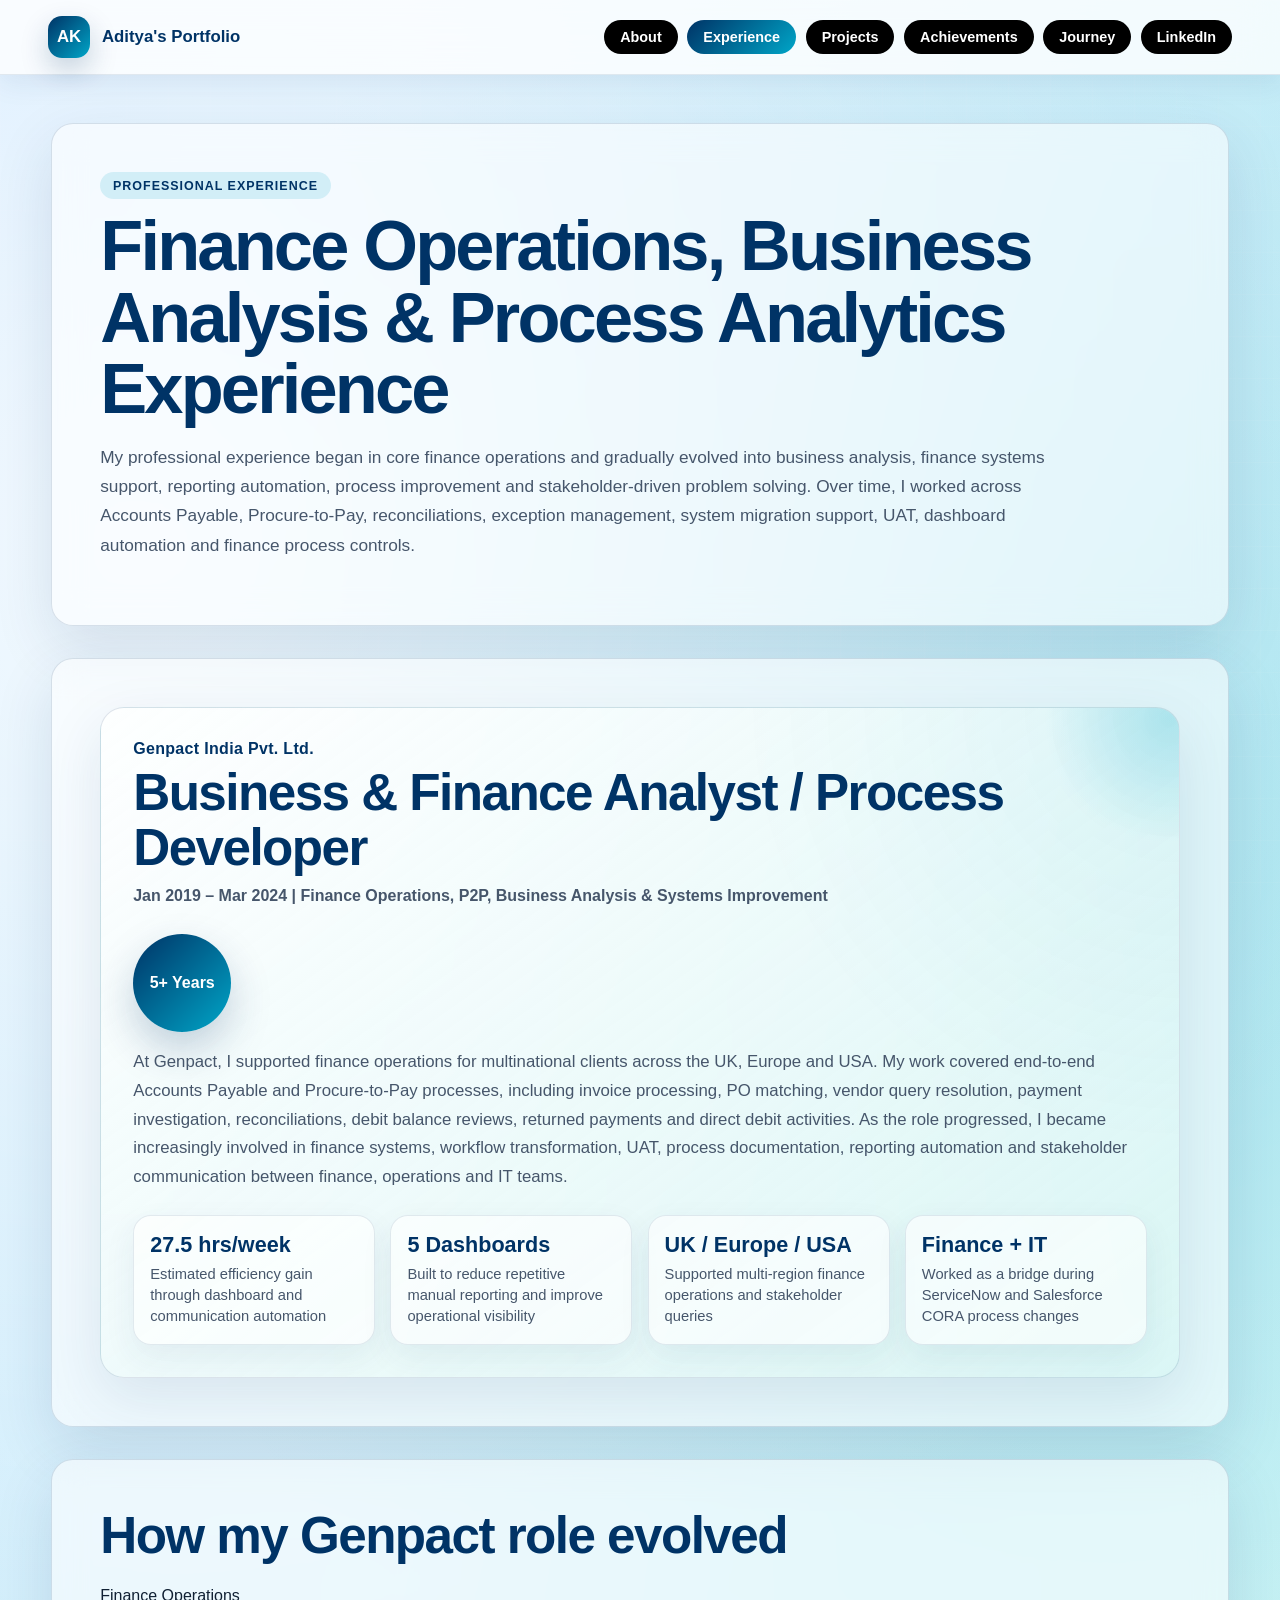
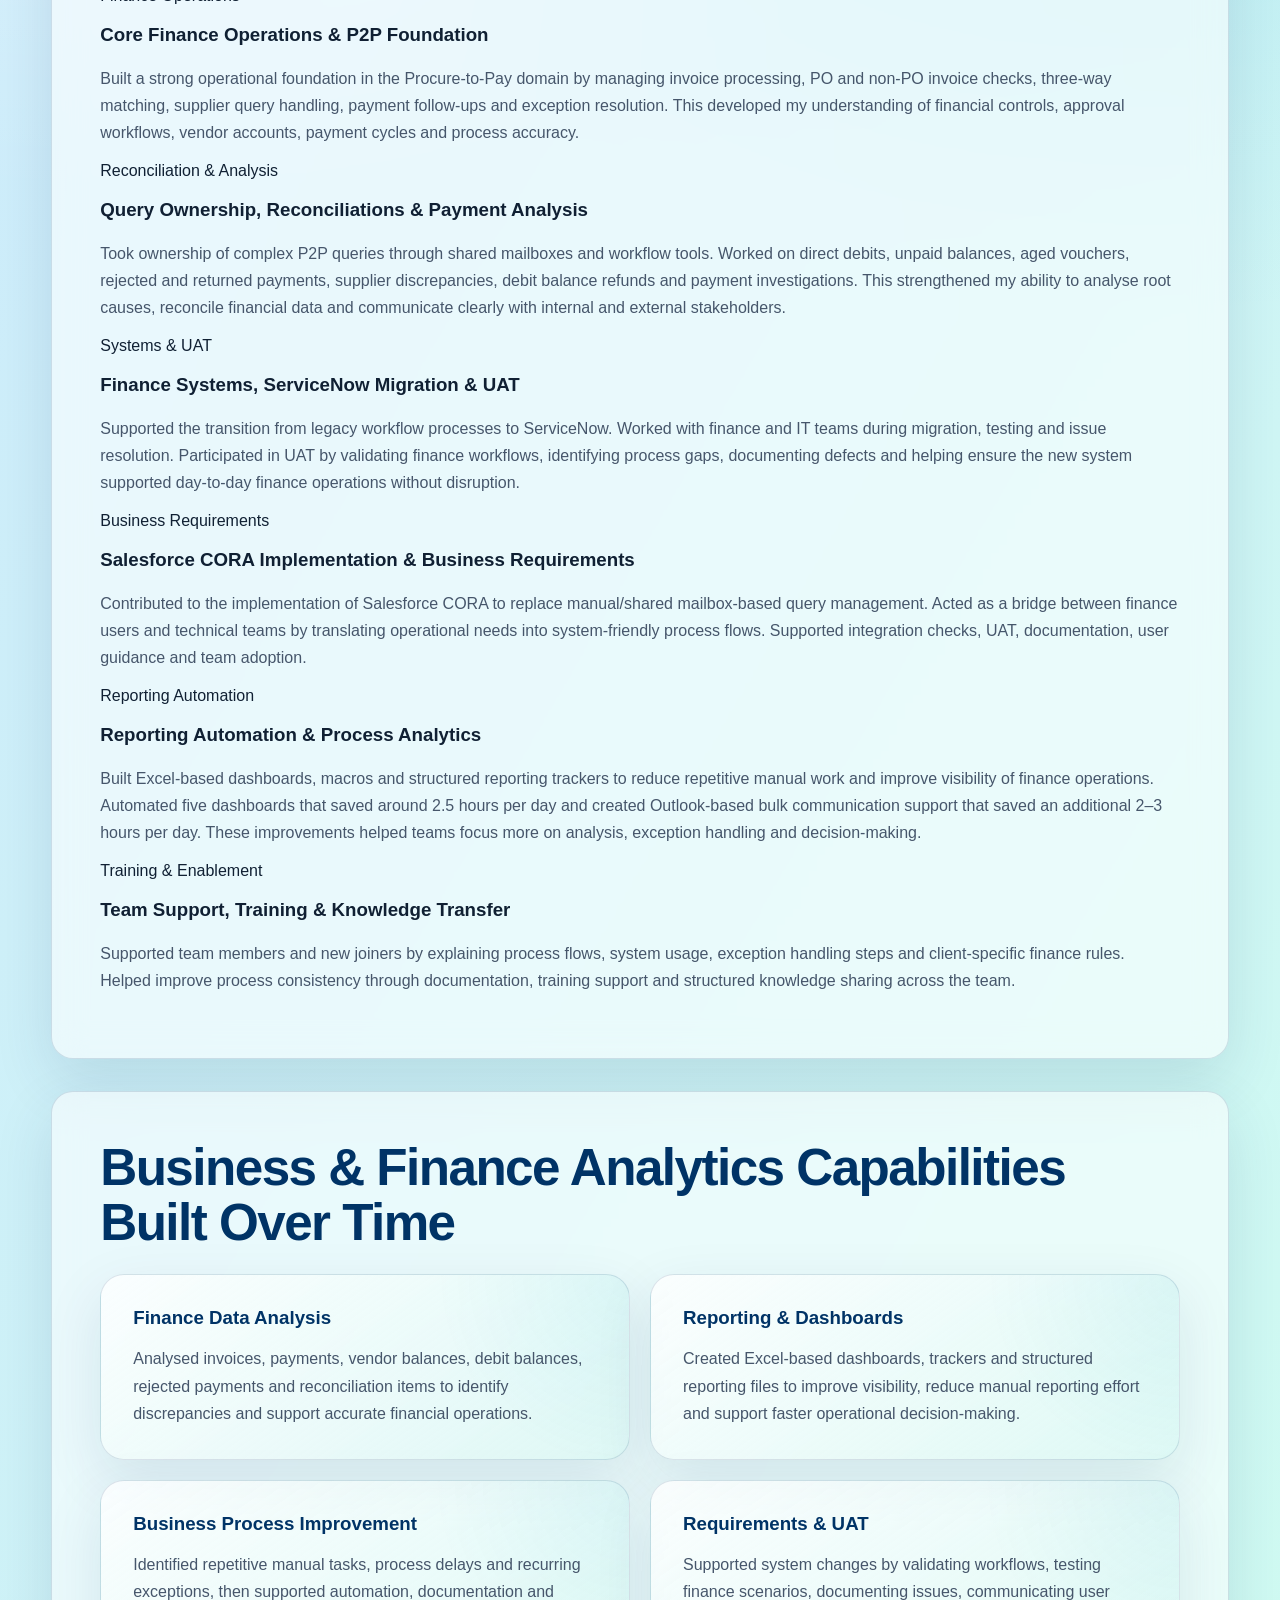
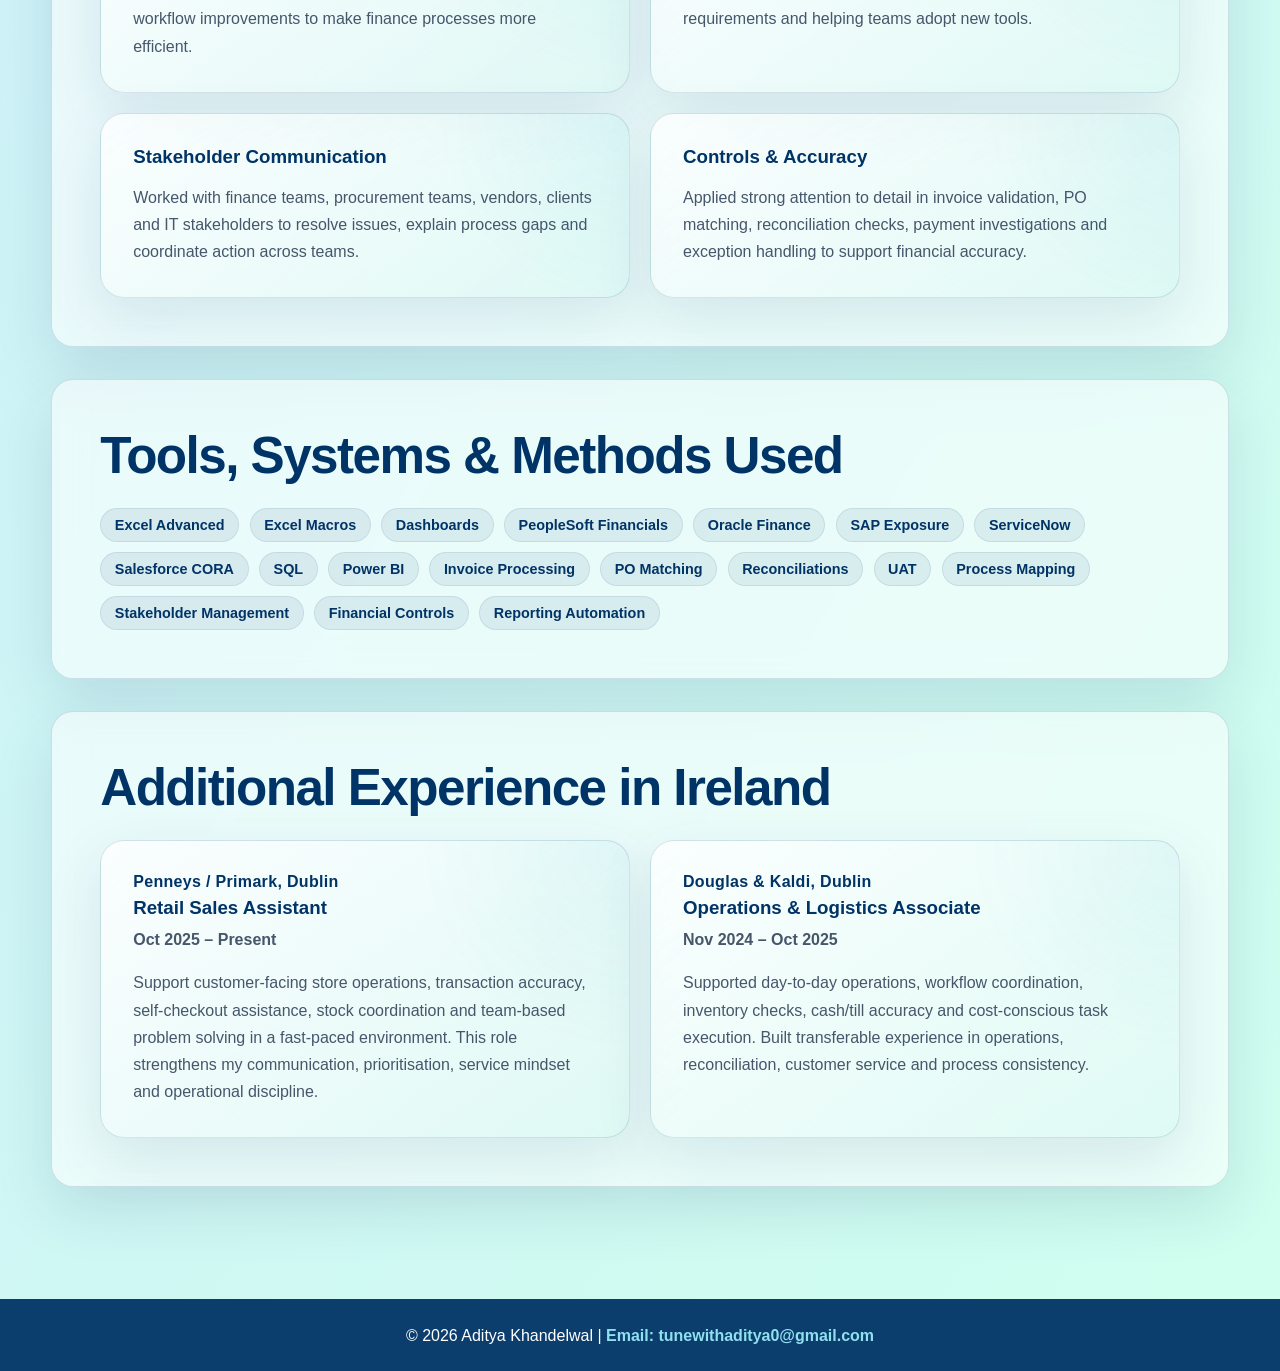
==== commit 3f93442d: "updated how job evolve section" ====
--- a/experience.html
+++ b/experience.html
@@ -74,92 +74,97 @@
     </div>
   </section>
 
-  <section class="section reveal">
-    <h2>How my Genpact role evolved</h2>
-
-    <div class="experience-timeline">
-
-      <div class="experience-step">
-        <span class="step-number">01</span>
-        <div>
-          <h3>Core Finance Operations & P2P Foundation</h3>
-          <p>
-            Started with hands-on finance operations in the Procure-to-Pay domain, managing invoice processing,
-            PO and non-PO invoice checks, three-way matching, supplier query handling, payment follow-ups and
-            exception resolution. This gave me a strong understanding of financial controls, approval flows,
-            vendor accounts, payment cycles and operational accuracy.
-          </p>
-        </div>
-      </div>
-
-      <div class="experience-step">
-        <span class="step-number">02</span>
-        <div>
-          <h3>Query Ownership, Reconciliations & Payment Analysis</h3>
-          <p>
-            Took ownership of complex P2P queries through shared mailboxes and workflow tools. Worked on direct
-            debits, unpaid balances, old unpaid vouchers, rejected and returned payments, supplier account
-            discrepancies, debit balance refunds and payment status investigations. This strengthened my ability
-            to analyse root causes, reconcile financial data and communicate clearly with internal and external
-            stakeholders.
-          </p>
-        </div>
-      </div>
-
-      <div class="experience-step">
-        <span class="step-number">03</span>
-        <div>
-          <h3>Finance Systems, ServiceNow Migration & UAT</h3>
-          <p>
-            Supported the transition from legacy workflow processes to ServiceNow. Worked with finance and IT
-            teams during migration, testing and issue resolution. Participated in UAT activities by validating
-            finance workflows, identifying process gaps, documenting defects and helping ensure that the new
-            system supported daily finance operations without disruption.
-          </p>
-        </div>
-      </div>
-
-      <div class="experience-step">
-        <span class="step-number">04</span>
-        <div>
-          <h3>Salesforce CORA Implementation & Business Requirements</h3>
-          <p>
-            Contributed to the introduction of Salesforce CORA as a replacement for manual/shared mailbox-based
-            query management. Acted as a bridge between finance users and technical teams by helping translate
-            operational requirements into system-friendly process flows. Supported integration checks, UAT,
-            documentation, user guidance and team adoption.
-          </p>
-        </div>
-      </div>
-
-      <div class="experience-step">
-        <span class="step-number">05</span>
-        <div>
-          <h3>Reporting Automation & Process Analytics</h3>
-          <p>
-            Built Excel-based dashboards, macros and structured reporting trackers to reduce repetitive manual
-            work and improve visibility of finance operations. Automated five dashboards that saved around
-            2.5 hours per day and created Outlook-based bulk communication support that saved an additional
-            2–3 hours per day. These improvements helped teams focus more on analysis, exceptions and decision-making.
-          </p>
-        </div>
-      </div>
-
-      <div class="experience-step">
-        <span class="step-number">06</span>
-        <div>
-          <h3>Team Support, Training & Knowledge Transfer</h3>
-          <p>
-            Supported team members and new joiners by explaining process flows, system usage, exception handling
-            steps and client-specific finance rules. Helped improve process consistency through documentation,
-            training support and knowledge sharing across the team.
-          </p>
-        </div>
-      </div>
-
-    </div>
-  </section>
-
+ <section class="section reveal">
+  <h2>How my Genpact role evolved</h2>
+
+  <div class="career-timeline-modern">
+
+    <article class="career-milestone">
+      <div class="milestone-marker"></div>
+      <div class="milestone-card">
+        <span class="milestone-tag">Finance Operations</span>
+        <h3>Core Finance Operations & P2P Foundation</h3>
+        <p>
+          Built a strong operational foundation in the Procure-to-Pay domain by managing invoice processing,
+          PO and non-PO invoice checks, three-way matching, supplier query handling, payment follow-ups and
+          exception resolution. This developed my understanding of financial controls, approval workflows,
+          vendor accounts, payment cycles and process accuracy.
+        </p>
+      </div>
+    </article>
+
+    <article class="career-milestone">
+      <div class="milestone-marker"></div>
+      <div class="milestone-card">
+        <span class="milestone-tag">Reconciliation & Analysis</span>
+        <h3>Query Ownership, Reconciliations & Payment Analysis</h3>
+        <p>
+          Took ownership of complex P2P queries through shared mailboxes and workflow tools. Worked on direct
+          debits, unpaid balances, aged vouchers, rejected and returned payments, supplier discrepancies,
+          debit balance refunds and payment investigations. This strengthened my ability to analyse root causes,
+          reconcile financial data and communicate clearly with internal and external stakeholders.
+        </p>
+      </div>
+    </article>
+
+    <article class="career-milestone">
+      <div class="milestone-marker"></div>
+      <div class="milestone-card">
+        <span class="milestone-tag">Systems & UAT</span>
+        <h3>Finance Systems, ServiceNow Migration & UAT</h3>
+        <p>
+          Supported the transition from legacy workflow processes to ServiceNow. Worked with finance and IT
+          teams during migration, testing and issue resolution. Participated in UAT by validating finance
+          workflows, identifying process gaps, documenting defects and helping ensure the new system supported
+          day-to-day finance operations without disruption.
+        </p>
+      </div>
+    </article>
+
+    <article class="career-milestone">
+      <div class="milestone-marker"></div>
+      <div class="milestone-card">
+        <span class="milestone-tag">Business Requirements</span>
+        <h3>Salesforce CORA Implementation & Business Requirements</h3>
+        <p>
+          Contributed to the implementation of Salesforce CORA to replace manual/shared mailbox-based query
+          management. Acted as a bridge between finance users and technical teams by translating operational
+          needs into system-friendly process flows. Supported integration checks, UAT, documentation, user
+          guidance and team adoption.
+        </p>
+      </div>
+    </article>
+
+    <article class="career-milestone">
+      <div class="milestone-marker"></div>
+      <div class="milestone-card">
+        <span class="milestone-tag">Reporting Automation</span>
+        <h3>Reporting Automation & Process Analytics</h3>
+        <p>
+          Built Excel-based dashboards, macros and structured reporting trackers to reduce repetitive manual
+          work and improve visibility of finance operations. Automated five dashboards that saved around
+          2.5 hours per day and created Outlook-based bulk communication support that saved an additional
+          2–3 hours per day. These improvements helped teams focus more on analysis, exception handling and
+          decision-making.
+        </p>
+      </div>
+    </article>
+
+    <article class="career-milestone">
+      <div class="milestone-marker"></div>
+      <div class="milestone-card">
+        <span class="milestone-tag">Training & Enablement</span>
+        <h3>Team Support, Training & Knowledge Transfer</h3>
+        <p>
+          Supported team members and new joiners by explaining process flows, system usage, exception handling
+          steps and client-specific finance rules. Helped improve process consistency through documentation,
+          training support and structured knowledge sharing across the team.
+        </p>
+      </div>
+    </article>
+
+  </div>
+</section>
   <section class="section reveal">
     <h2>Business & Finance Analytics Capabilities Built Over Time</h2>
 
--- a/styles.css
+++ b/styles.css
@@ -1089,3 +1089,238 @@
     height: 38px;
   }
 }
+
+/* Experience Page - Finance Analytics Focus */
+
+.experience-hero p {
+  max-width: 980px;
+  font-size: 1.08rem;
+}
+
+.experience-card,
+.supporting-card,
+.capability-card {
+  background:
+    linear-gradient(145deg, rgba(255, 255, 255, 0.78), rgba(210, 245, 239, 0.48)),
+    radial-gradient(circle at top right, rgba(0, 166, 200, 0.14), transparent 35%);
+  border: 1px solid rgba(0, 51, 102, 0.13);
+  border-radius: 24px;
+  padding: clamp(1.25rem, 3vw, 2rem);
+  box-shadow: 0 20px 58px rgba(0, 51, 102, 0.1);
+  transition: transform 0.3s ease, box-shadow 0.3s ease, border-color 0.3s ease;
+}
+
+.experience-card:hover,
+.supporting-card:hover,
+.capability-card:hover {
+  transform: translateY(-8px);
+  box-shadow: 0 30px 78px rgba(0, 51, 102, 0.16);
+  border-color: rgba(0, 51, 102, 0.24);
+}
+
+.featured-experience {
+  position: relative;
+  overflow: hidden;
+}
+
+.featured-experience::before {
+  content: "";
+  position: absolute;
+  width: 260px;
+  height: 260px;
+  right: -120px;
+  top: -120px;
+  border-radius: 50%;
+  background: radial-gradient(circle, rgba(0, 166, 200, 0.22), transparent 68%);
+  pointer-events: none;
+}
+
+.experience-header {
+  display: flex;
+  justify-content: space-between;
+  gap: 1.5rem;
+  align-items: flex-start;
+  flex-wrap: wrap;
+  margin-bottom: 1rem;
+}
+
+.experience-company {
+  display: inline-flex;
+  color: var(--primary);
+  font-weight: 900;
+  letter-spacing: 0.02em;
+  margin-bottom: 0.4rem;
+}
+
+.experience-header h2,
+.supporting-card h3,
+.capability-card h3 {
+  color: var(--primary);
+  margin: 0 0 0.45rem;
+}
+
+.experience-meta {
+  color: var(--muted);
+  font-weight: 700;
+  margin: 0;
+}
+
+.experience-badge {
+  display: grid;
+  place-items: center;
+  min-width: 98px;
+  min-height: 98px;
+  border-radius: 50%;
+  color: #ffffff;
+  background: linear-gradient(135deg, var(--primary), var(--accent));
+  font-weight: 900;
+  box-shadow: 0 18px 42px rgba(0, 51, 102, 0.22);
+}
+
+.experience-summary {
+  font-size: 1.05rem;
+  max-width: 1050px;
+}
+
+.impact-summary-grid {
+  display: grid;
+  grid-template-columns: repeat(4, 1fr);
+  gap: 0.95rem;
+  margin-top: 1.5rem;
+}
+
+.impact-box {
+  background: rgba(255, 255, 255, 0.62);
+  border: 1px solid rgba(0, 51, 102, 0.1);
+  border-radius: 18px;
+  padding: 1rem;
+  box-shadow: 0 12px 32px rgba(0, 51, 102, 0.07);
+}
+
+.impact-box strong {
+  display: block;
+  color: var(--primary);
+  font-size: 1.35rem;
+  margin-bottom: 0.35rem;
+}
+
+.impact-box span {
+  display: block;
+  color: var(--muted);
+  line-height: 1.45;
+  font-size: 0.92rem;
+}
+
+.experience-timeline {
+  display: grid;
+  gap: 1rem;
+}
+
+.experience-step {
+  display: grid;
+  grid-template-columns: 70px 1fr;
+  gap: 1rem;
+  align-items: start;
+  background: rgba(255, 255, 255, 0.58);
+  border: 1px solid rgba(0, 51, 102, 0.1);
+  border-radius: 20px;
+  padding: 1.2rem;
+  box-shadow: 0 14px 38px rgba(0, 51, 102, 0.08);
+  transition: transform 0.3s ease, box-shadow 0.3s ease;
+}
+
+.experience-step:hover {
+  transform: translateX(8px);
+  box-shadow: 0 22px 54px rgba(0, 51, 102, 0.13);
+}
+
+.step-number {
+  display: grid;
+  place-items: center;
+  width: 54px;
+  height: 54px;
+  border-radius: 18px;
+  background: linear-gradient(135deg, var(--primary), var(--accent));
+  color: #ffffff;
+  font-weight: 900;
+  box-shadow: 0 12px 28px rgba(0, 51, 102, 0.18);
+}
+
+.experience-step h3 {
+  margin: 0 0 0.4rem;
+  color: var(--primary);
+}
+
+.experience-step p {
+  margin: 0;
+}
+
+.capability-grid,
+.supporting-experience-grid {
+  display: grid;
+  grid-template-columns: repeat(2, 1fr);
+  gap: 1.25rem;
+}
+
+.capability-card p,
+.supporting-card p {
+  margin-bottom: 0;
+}
+
+.tool-cloud {
+  display: flex;
+  flex-wrap: wrap;
+  gap: 0.65rem;
+}
+
+.tool-cloud span {
+  padding: 0.5rem 0.85rem;
+  border-radius: 999px;
+  background: rgba(0, 51, 102, 0.08);
+  color: var(--primary);
+  border: 1px solid rgba(0, 51, 102, 0.09);
+  font-weight: 800;
+  font-size: 0.9rem;
+  transition: transform 0.25s ease, background 0.25s ease;
+}
+
+.tool-cloud span:hover {
+  transform: translateY(-3px);
+  background: rgba(0, 166, 200, 0.14);
+}
+
+@media (max-width: 950px) {
+  .impact-summary-grid {
+    grid-template-columns: repeat(2, 1fr);
+  }
+
+  .capability-grid,
+  .supporting-experience-grid {
+    grid-template-columns: 1fr;
+  }
+}
+
+@media (max-width: 680px) {
+  .experience-header {
+    flex-direction: column;
+  }
+
+  .experience-badge {
+    min-width: auto;
+    min-height: auto;
+    border-radius: 999px;
+    padding: 0.7rem 1rem;
+  }
+
+  .impact-summary-grid {
+    grid-template-columns: 1fr;
+  }
+
+  .experience-step {
+    grid-template-columns: 1fr;
+  }
+
+  .experience-step:hover {
+    transform: translateY(-5px);
+  }
+}
